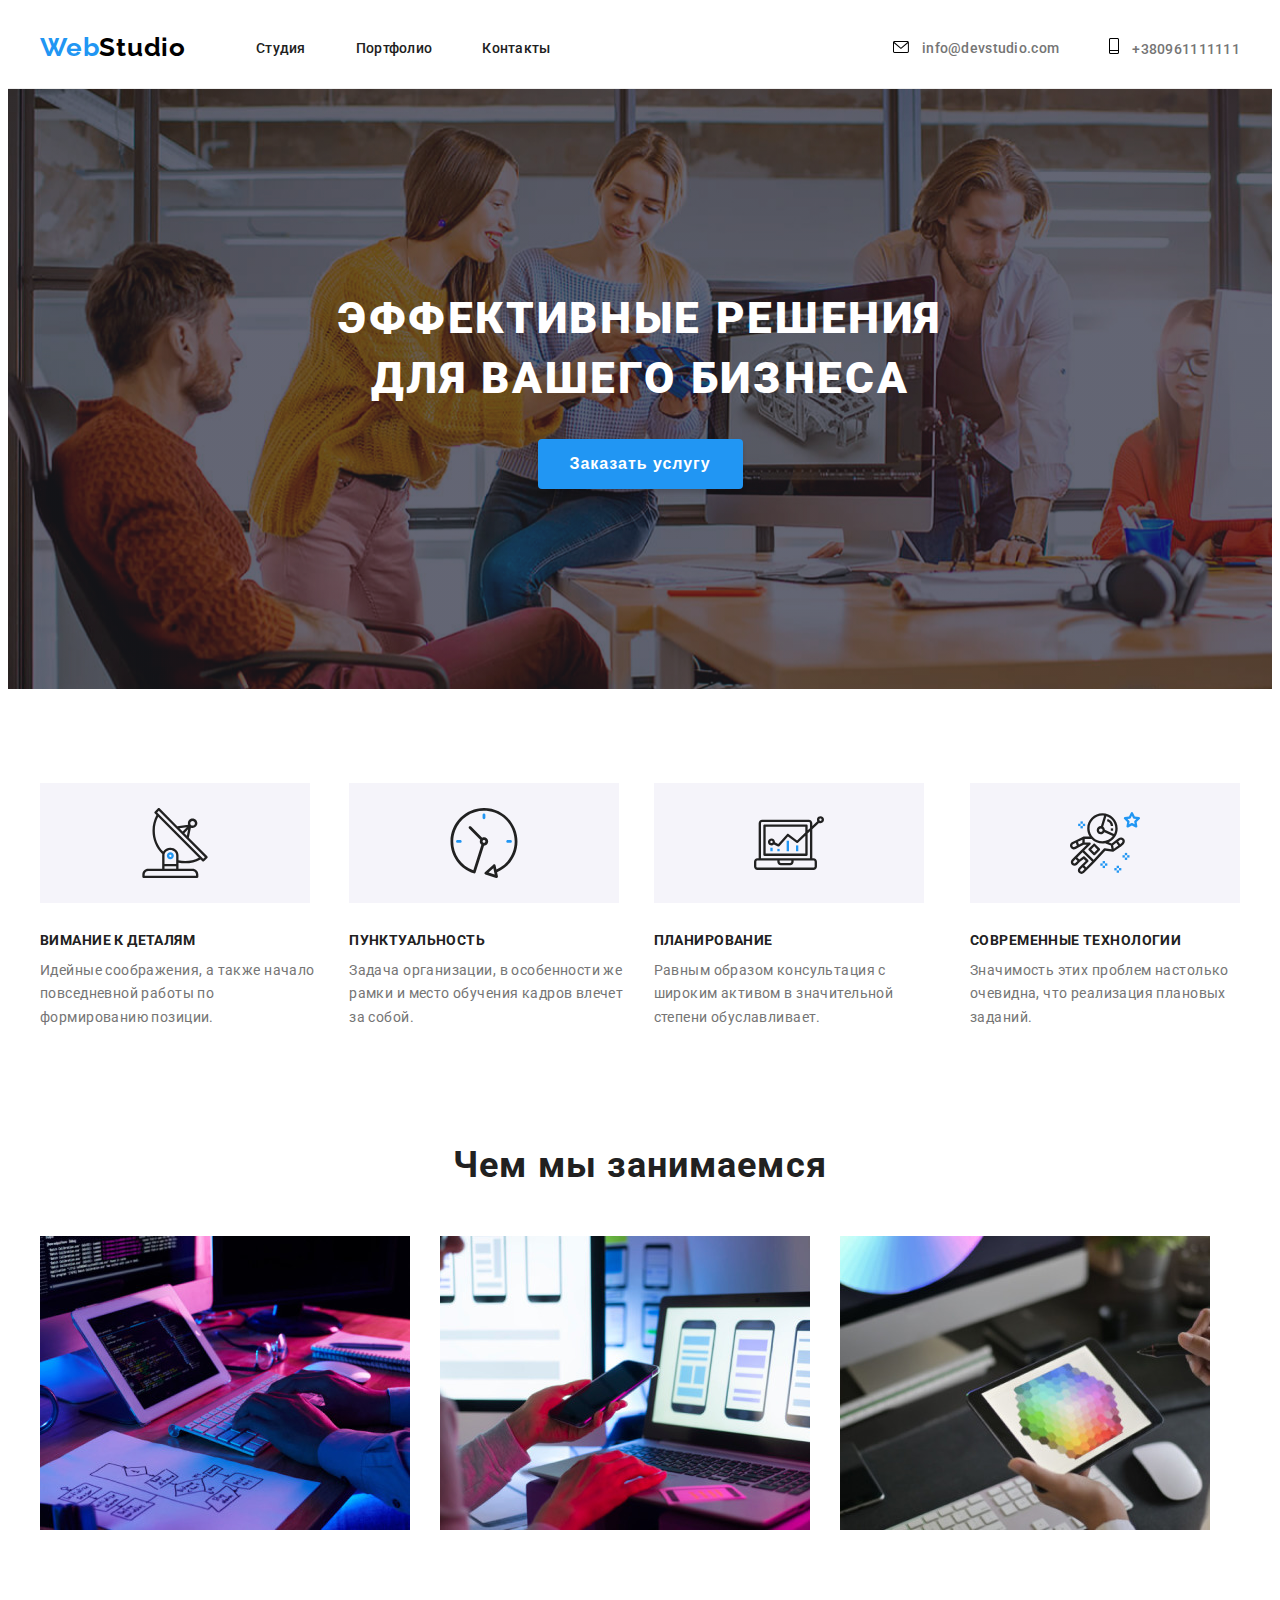
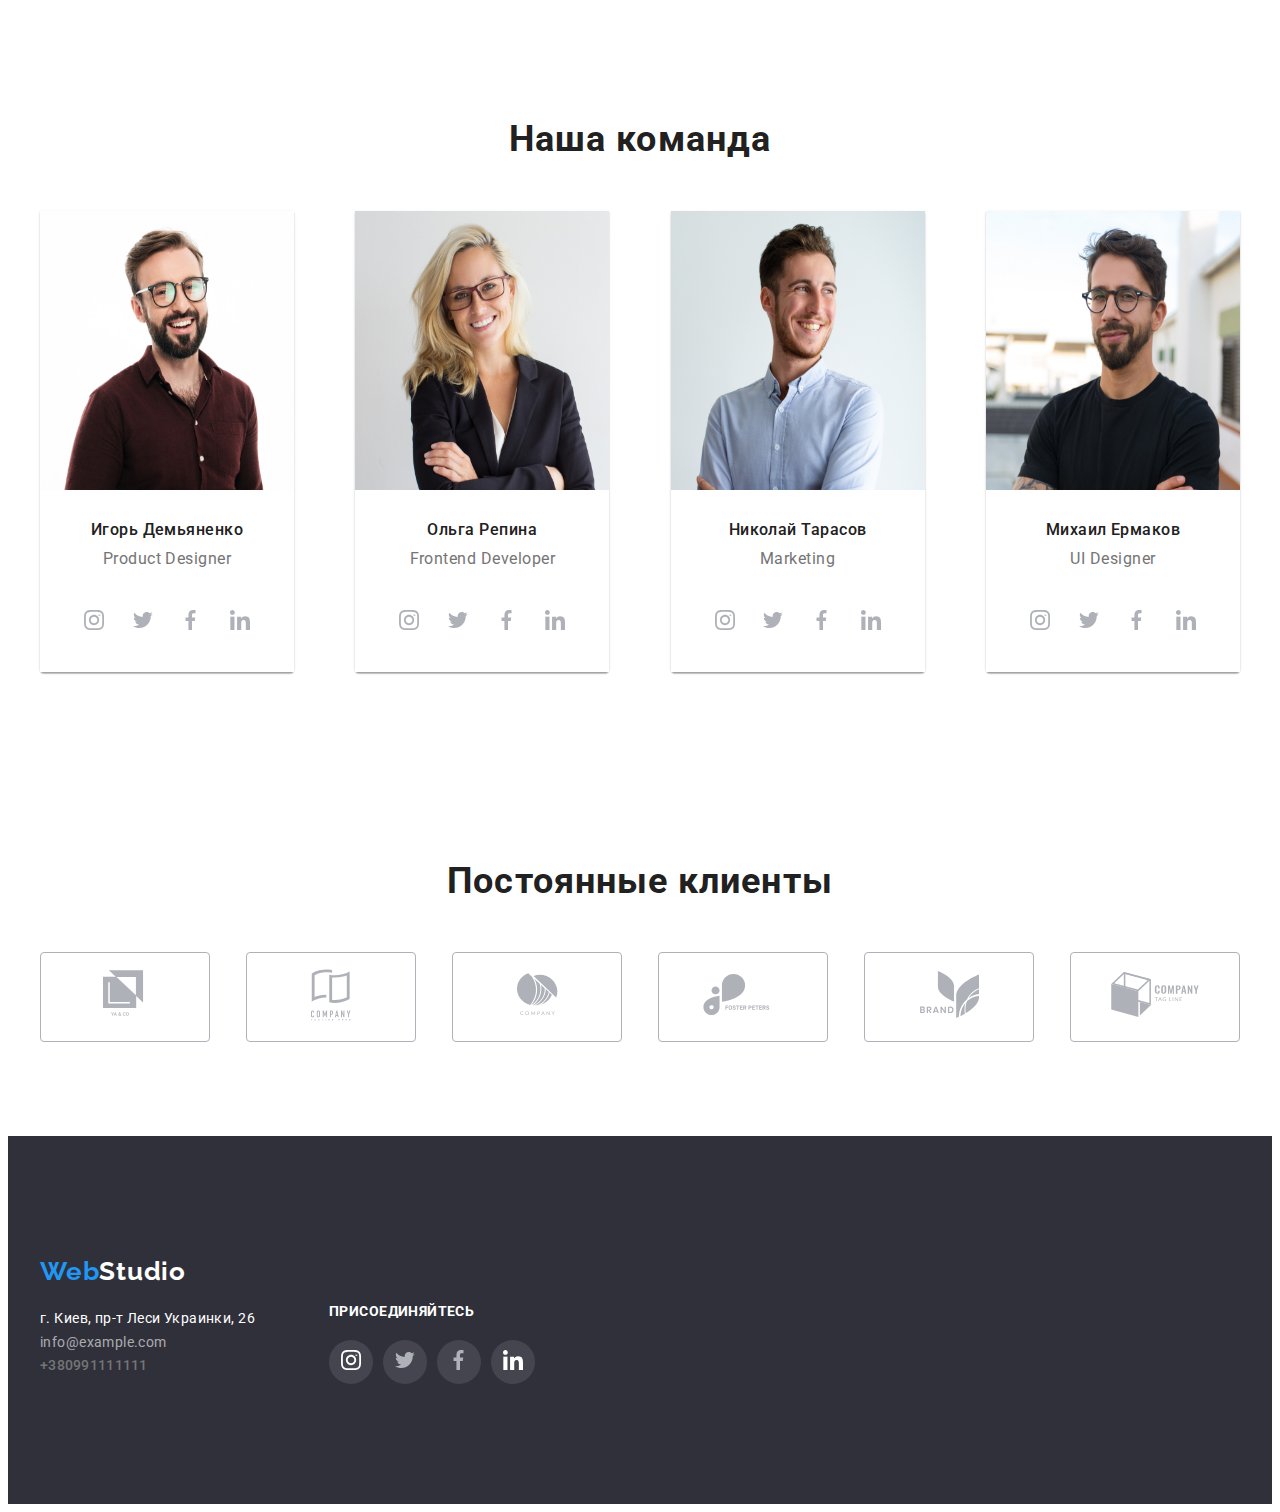
==== index.html @ 976ca5b6 "кнопки" ====
<!DOCTYPE html>
<html lang="ru">
  <head>
    <meta charset="UTF-8" />
    <meta http-equiv="X-UA-Compatible" content="IE=edge" />
    <meta name="viewport" content="width=device-width, initial-scale=1.0" />
    <title>Webstudio</title>
    <link rel="preconnect" href="https://fonts.gstatic.com" />
    <link
      href="https://fonts.googleapis.com/css2?family=Raleway:wght@700&family=Roboto:wght@400;500;700;900&display=swap"
      rel="stylesheet"
    />
    <link
      rel="stylesheet"
      href="https://cdnjs.cloudflare.com/ajax/libs/modern-normalize/1.0.0/modern-normalize.min.css"
      integrity="sha512-ISS7cAi1PEhQ8jnbJpJZMd29NlhNj4AWYyLOSp2CE/CsHxTCu+r+t0D2yoJudVrd0/8fTVPUVDzY5Tvli75u/g=="
      crossorigin="anonymous"
    />
    <link
      rel="stylesheet"
      href="https://cdnjs.cloudflare.com/ajax/libs/animate.css/4.1.1/animate.min.css"
    />
    <link rel="stylesheet" href="./css/style.css" />
  </head>
  <body>
    <!--HEADER-->

    <header class="header">
      <div class="header-container">
        <nav class="navigation">
          <a
            class="logo-light-teme logo-text-header logo link"
            href="./portfolio.html"
            ><span class="logo-text">Web</span>Studio</a
          >

          <ul class="navigation-list list">
            <li class="navigation-item">
              <a class="navigation-link link" href="./index.html">Студия</a>
            </li>

            <li class="navigation-item">
              <a class="navigation-link link" href="./portfolio.html"
                >Портфолио</a
              >
            </li>

            <li class="navigation-item">
              <a class="navigation-link link" href="">Контакты</a>
            </li>
          </ul>
        </nav>

        <ul class="contact-list list">
          <li class="header-links-item">
            <a href="mailto:info@devstudio.com" class="contact-link link"
              ><svg class="header-icons" fill="currentColour">
                <use href="./images/sprite.svg#icon-envelope"></use>
              </svg>
              info@devstudio.com</a
            >
          </li>
          <li class="header-links-item">
            <a href="tel:+380961111111" class="contact-link link"
              ><svg class="header-icons-tel" fill="currentColour">
                <use href="./images/sprite.svg#icon-Vector"></use>
              </svg>
              +380961111111</a
            >
          </li>
        </ul>
      </div>
    </header>

    <!--HERROW-->
    <main>
      <section class="herro">
        <div class="container">
          <div class="wrap-herro">
            <h1 class="herro-title">
              ЭФФЕКТИВНЫЕ РЕШЕНИЯ<br />
              ДЛЯ ВАШЕГО БИЗНЕСА
            </h1>
            <button type="button" class="model-btn" data-modal-open>
              Заказать услугу
            </button>
          </div>
        </div>
      </section>

      <!--Section2-->

      <section class="features">
        <div class="container">
          <h2 class="about-title visually-hidden">Особенности</h2>
          <ul class="about-list list">
            <li class="about-item">
              <div class="features-icons">
                <svg width="70px" height="70px">
                  <use href="./images/sprite.svg#icon-antenna"></use>
                </svg>
              </div>
              <h3 class="about-mini-title">ВИМАНИЕ К ДЕТАЛЯМ</h3>
              <p class="about-subtitle">
                Идейные соображения, а также начало повседневной работы по
                формированию позиции.
              </p>
            </li>

            <li class="about-item">
              <div class="features-icons">
                <svg width="70px" height="70px">
                  <use href="./images/sprite.svg#icon-clock"></use>
                </svg>
              </div>
              <h3 class="about-mini-title">ПУНКТУАЛЬНОСТЬ</h3>
              <p class="about-subtitle">
                Задача организации, в особенности же рамки и место обучения
                кадров влечет за собой.
              </p>
            </li>
            <li class="about-item">
              <div class="features-icons">
                <svg width="70px" height="70px">
                  <use href="./images/sprite.svg#icon-diagram"></use>
                </svg>
              </div>
              <h3 class="about-mini-title">ПЛАНИРОВАНИЕ</h3>
              <p class="about-subtitle">
                Равным образом консультация с широким активом в значительной
                степени обуславливает.
              </p>
            </li>
            <li class="about-item">
              <div class="features-icons">
                <svg width="70px" height="70px">
                  <use href="./images/sprite.svg#icon-astronaut"></use>
                </svg>
              </div>
              <h3 class="about-mini-title">Современные технологии</h3>
              <p class="about-subtitle">
                Значимость этих проблем настолько очевидна, что реализация
                плановых заданий.
              </p>
            </li>
          </ul>
        </div>
      </section>

      <!--section3-->

      <section class="section3-about">
        <div class="container">
          <h2 class="about-title">Чем мы занимаемся</h2>
          <ul class="section3-list list">
            <li class="section3-item">
              <img
                class="img-section3"
                src="./images/section3/box1.jpg"
                alt="человек набирает текст"
                width="370"
                height="294"
              />
            </li>
            <li class="section3-item">
              <img
                class="img-section3"
                src="./images/section3/box2.jpg"
                alt="ноутбук и телефон"
                width="370"
                height="294"
              />
            </li>
            <li class="section3-item">
              <img
                class="img-section3"
                src="./images/section3/box3.jpg"
                alt="приложение на планшете"
                width="370"
                height="294"
              />
            </li>
          </ul>
        </div>
      </section>

      <!--Section4-->

      <section class="about">
        <div class="container">
          <h2 class="about-title about-our-teem-title">Наша команда</h2>
          <ul class="section4-list list">
            <li class="section4-item">
              <img
                src="./images/section4/img3.jpg"
                alt=""
                width="254"
                height="279"
              />
              <div class="section4-teem">
                <h3 class="section4-title">Игорь Демьяненко</h3>
                <p class="section4-subtitle">Product Designer</p>
                <ul class="social-list list">
                  <li class="social-list-item">
                    <a href="" class="social-list-link"
                      ><svg class="social-list-icon" width="20px" height="20px">
                        <use href="./images/sprite.svg#icon-instagram"></use>
                      </svg>
                    </a>
                  </li>
                  <li class="social-list-item">
                    <a href="" class="social-list-link"
                      ><svg class="social-list-icon" width="20px" height="20px">
                        <use href="./images/sprite.svg#icon-Vector6"></use>
                      </svg>
                    </a>
                  </li>
                  <li class="social-list-item">
                    <a href="" class="social-list-link"
                      ><svg class="social-list-icon" width="20px" height="20px">
                        <use href="./images/sprite.svg#icon-Vector7"></use>
                      </svg>
                    </a>
                  </li>
                  <li class="social-list-item">
                    <a href="" class="social-list-link"
                      ><svg class="social-list-icon" width="20px" height="20px">
                        <use href="./images/sprite.svg#icon-linkedin"></use>
                      </svg>
                    </a>
                  </li>
                </ul>
              </div>
            </li>
            <li class="section4-item">
              <img
                src="./images/section4/img.jpg"
                alt=""
                width="254"
                height="279"
              />
              <div class="section4-teem">
                <h3 class="section4-title">Ольга Репина</h3>
                <p class="section4-subtitle">Frontend Developer</p>
                <ul class="social-list list">
                  <li class="social-list-item">
                    <a href="" class="social-list-link"
                      ><svg class="social-list-icon" width="20px" height="20px">
                        <use href="./images/sprite.svg#icon-instagram"></use>
                      </svg>
                    </a>
                  </li>
                  <li class="social-list-item">
                    <a href="" class="social-list-link"
                      ><svg class="social-list-icon" width="20px" height="20px">
                        <use href="./images/sprite.svg#icon-Vector6"></use>
                      </svg>
                    </a>
                  </li>
                  <li class="social-list-item">
                    <a href="" class="social-list-link"
                      ><svg class="social-list-icon" width="20px" height="20px">
                        <use href="./images/sprite.svg#icon-Vector7"></use>
                      </svg>
                    </a>
                  </li>
                  <li class="social-list-item">
                    <a href="" class="social-list-link"
                      ><svg class="social-list-icon" width="20px" height="20px">
                        <use href="./images/sprite.svg#icon-linkedin"></use>
                      </svg>
                    </a>
                  </li>
                </ul>
              </div>
            </li>
            <li class="section4-item">
              <img
                src="./images/section4/img1.jpg"
                alt=""
                width="254"
                height="279"
              />
              <div class="section4-teem">
                <h3 class="section4-title">Николай Тарасов</h3>
                <p class="section4-subtitle">Marketing</p>
                <ul class="social-list list">
                  <li class="social-list-item">
                    <a href="" class="social-list-link"
                      ><svg class="social-list-icon" width="20px" height="20px">
                        <use href="./images/sprite.svg#icon-instagram"></use>
                      </svg>
                    </a>
                  </li>
                  <li class="social-list-item">
                    <a href="" class="social-list-link"
                      ><svg class="social-list-icon" width="20px" height="20px">
                        <use href="./images/sprite.svg#icon-Vector6"></use>
                      </svg>
                    </a>
                  </li>
                  <li class="social-list-item">
                    <a href="" class="social-list-link"
                      ><svg class="social-list-icon" width="20px" height="20px">
                        <use href="./images/sprite.svg#icon-Vector7"></use>
                      </svg>
                    </a>
                  </li>
                  <li class="social-list-item">
                    <a href="" class="social-list-link"
                      ><svg class="social-list-icon" width="20px" height="20px">
                        <use href="./images/sprite.svg#icon-linkedin"></use>
                      </svg>
                    </a>
                  </li>
                </ul>
              </div>
            </li>
            <li class="section4-item">
              <img
                src="./images/section4/img2.jpg"
                alt=""
                width="254"
                height="279"
              />
              <div class="section4-teem">
                <h3 class="section4-title">Михаил Ермаков</h3>
                <p class="section4-subtitle">UI Designer</p>
                <ul class="social-list list">
                  <li class="social-list-item">
                    <a href="" class="social-list-link"
                      ><svg class="social-list-icon" width="20px" height="20px">
                        <use href="./images/sprite.svg#icon-instagram"></use>
                      </svg>
                    </a>
                  </li>
                  <li class="social-list-item">
                    <a href="" class="social-list-link"
                      ><svg class="social-list-icon" width="20px" height="20px">
                        <use href="./images/sprite.svg#icon-Vector6"></use>
                      </svg>
                    </a>
                  </li>
                  <li class="social-list-item">
                    <a href="" class="social-list-link"
                      ><svg class="social-list-icon" width="20px" height="20px">
                        <use href="./images/sprite.svg#icon-Vector7"></use>
                      </svg>
                    </a>
                  </li>
                  <li class="social-list-item">
                    <a href="" class="social-list-link"
                      ><svg class="social-list-icon" width="20px" height="20px">
                        <use href="./images/sprite.svg#icon-linkedin"></use>
                      </svg>
                    </a>
                  </li>
                </ul>
              </div>
            </li>
          </ul>
        </div>
      </section>
      <!--постоянные клиенты-->
      <section class="partners">
        <div class="container-partners">
          <h2 lang="ru" class="about-title">Постоянные клиенты</h2>
          <ul class="partners-list list">
            <li class="partners-item">
              <a href="" class="partners-link">
                <div class="partners-thumb">
                  <svg
                    class="partners-icon"
                    width="44.27px"
                    height="49.23px"
                    fill="currentColour"
                  >
                    <use href="./images/sprite.svg#icon-logo1"></use>
                  </svg>
                </div>
              </a>
            </li>
            <li class="partners-item">
              <a href="" class="partners-link">
                <div class="partners-thumb">
                  <svg class="partners-icon" width="40px" height="52px">
                    <use href="./images/sprite.svg#icon-logo2"></use>
                  </svg>
                </div>
              </a>
            </li>
            <li class="partners-item">
              <a href="" class="partners-link">
                <div class="partners-thumb">
                  <svg class="partners-icon" width="41" height="42.6px">
                    <use href="./images/sprite.svg#icon-logo3"></use>
                  </svg>
                </div>
              </a>
            </li>
            <li class="partners-item">
              <a href="" class="partners-link">
                <div class="partners-thumb">
                  <svg class="partners-icon" width="79.66px" height="42.02px">
                    <use href="./images/sprite.svg#icon-logo4"></use>
                  </svg>
                </div>
              </a>
            </li>
            <li class="partners-item">
              <a href="" class="partners-link">
                <div class="partners-thumb">
                  <svg class="partners-icon" width="59px" height="47px">
                    <use href="./images/sprite.svg#icon-logo5"></use>
                  </svg>
                </div>
              </a>
            </li>
            <li class="partners-item">
              <a href="" class="partners-link">
                <div class="partners-thumb">
                  <svg class="partners-icon" width="88.5px" height="45.44px">
                    <use href="./images/sprite.svg#icon-logo6"></use>
                  </svg>
                </div>
              </a>
            </li>
          </ul>
        </div>
      </section>
    </main>
    <!--Footer-->
    <footer class="footer">
      <div class="footer-container">
        <div class="footer-wraper">
          <a
            class="logo-footer-link link logo-dark-teme logo-text-header"
            href="./index.html"
            ><span class="logo-text">Web</span>Studio</a
          >
          <address class="adress">
            <ul class="adreess-list list">
              <li class="adreess-link">
                <a
                  class="adress-item link"
                  href="https://goo.gl/maps/v6v7mnVKabn46PNZ7"
                  target="blank"
                  rel="noopener noreferrer"
                  >г. Киев, пр-т Леси Украинки, 26</a
                >
              </li>
              <li>
                <a class="adress-mail link" href="mailto:info@example.com"
                  >info@example.com</a
                >
              </li>
              <li>
                <a class="adress-tel link" href="+380991111111"
                  >+380991111111</a
                >
              </li>
            </ul>
          </address>
        </div>
        <div class="footer-wraper">
          <p class="invitation">Присоединяйтесь</p>
          <ul class="icon-list list">
            <li class="icon-list-item">
              <a href="" class="icon-item-link"
                ><div class="icon-thumb">
                  <svg class="footer-icons" width="20px" height="20px">
                    <use href="./images/sprite.svg#icon-instagram"></use>
                  </svg></div
              ></a>
            </li>
            <li class="icon-list-item">
              <a href="" class="icon-item-link"
                ><div class="icon-thumb">
                  <svg class="footer-icons" width="20px" height="20px">
                    <use href="./images/sprite.svg#icon-Vector6"></use>
                  </svg></div
              ></a>
            </li>
            <li class="icon-list-item">
              <a href="" class="icon-item-link"
                ><div class="icon-thumb">
                  <svg class="footer-icons" width="20px" height="20px">
                    <use href="./images/sprite.svg#icon-Vector7"></use>
                  </svg></div
              ></a>
            </li>
            <li class="icon-list-item">
              <a href="" class="icon-item-link"
                ><div class="icon-thumb">
                  <svg class="footer-icons" width="20px" height="20px">
                    <use href="./images/sprite.svg#icon-linkedin"></use>
                  </svg></div
              ></a>
            </li>
          </ul>
        </div>
      </div>
    </footer>
    <div class="backdrop is-hidden" data-modal>
      <div class="modal">
        <button type="button" class="modal-close-btn" data-modal-close>
          <svg class="modal-close-icon">
            <use href="./images/sprite.svg#icon-close"></use>
          </svg>
        </button>
      </div>
    </div>
    <script src="./js/modal.js"></script>
  </body>
</html>
---- css/style.css ----
:root {
  --main-font: 'Roboto', sans-serif;
  --secondary-font: Raleway, sans-serif;
  --akcent-color: #2196f3;
  --first-colour: #ffffff;
  --second-colour: #757575;
  --third-colour: #212121;
  --fourth-colour: #000000;
  --fives-colour: #eeeeee;
  --background-colour: #2f303a;
  --secondary-bg-colour: #f5f4fa;
  --vectorsbg:#F5F4FA;
  --vectors:#AFB1B8;
  --footervectorsbg: rgba(255, 255, 255, 0.1);
}
body {
  font-family: var(--main-font);
}
h1,
h2,
h3,
h4,
h5,
h6,
p {
  margin: 0;
}
ul,
ol {
  margin: 0;
  padding: 0;
}
img {
  display: block;
}
.visually-hidden {
  position: absolute !important;
  clip: rect(1px 1px 1px 1px); /* IE6, IE7 */
  clip: rect(1px, 1px, 1px, 1px);
  padding: 0 !important;
  border: 0 !important;
  height: 1px !important;
  width: 1px !important;
  overflow: hidden;
}
.link {
  text-decoration: none;
}
.list {
  list-style: none;
}
.adress {
  font-style: normal;
}

.logo-text {
  font-family: 'Raleway', sans-serif;
  font-weight: bold;
  font-size: 26px;
  line-height: 1.19;
  letter-spacing: 0.03em;
  color: #2196f3;
}

.logo link {
  font-family: var(--secondary-font);

  font-weight: 700;
  font-size: 26px;
  line-height: 1.19;
  letter-spacing: 0.03em;

  /*color: #2196f3;*/
}
.container {
  width: 1200px;
  margin: 0 auto;
  padding-left: 15px;
  padding-right: 15px;
}
.header-container {
  width: 1200px;
  margin: 0 auto;
  padding-left: 15px;
  padding-right: 15px;
  display: flex;
}
/*===========HEADER==========*/
.header {
  display: flex;
  align-items: center;

  background-color: var(--first-colour);

  border-bottom: var(--fives-colour) 1px solid;
}
.header-icons-tel{
  width: 10px;
  height: 16px;
  margin-right: 10px;
}
.header-icons{
  width: 16px;
  height: 12px;
  margin-right: 10px;
}


.header-links-item:hover,
.header-links-item:focus
{
  color: var(--akcent-color);
  fill:#2196f3
}
.header-links-item:not(:last-child) {
  margin-left: auto;
  margin-right: 50px;
}
.img-about {
  display: flex;

}

.logo {
  margin-right: 70px;
  padding-top: 24px;
  padding-bottom: 25px;
}
.navigation {
  display: flex;
  align-items: center;
}
.navigation-list {
  display: flex;
  align-items: center;
}

.navigation-item:not(:last-child) {
  margin-right: 50px;
}
.logo-text-header {
  font-family: var(--secondary-font);
  font-style: normal;
  font-weight: bold;
  font-size: 26px;
  line-height: 1.19;

  letter-spacing: 0.03em;

  color: var(--fourth-colour);
}
.navigation-link {
  font-size: 14px;
  font-weight: 500;
  line-height: 1.14;
  letter-spacing: 0.02em;
  text-align: left;
  color: var(--third-colour);
  padding-top: 32px;
  padding-bottom: 32px;
}
.navigation-link:hover,
.navigation-link:focus {
  color: var(--akcent-color);
}
.contact-link {
  font-weight: 500;
  font-size: 14px;
  line-height: 1.14;
  letter-spacing: 0.02em;
  padding-top: 32px;
  padding-bottom: 32px;

  color: var(--second-colour);
}


.header-icons,.contact-link:hover ,
.contact-link:focus {
 
 color: var(--akcentcolor);
}
.contact-list {
  display: flex;
  align-items: center;

  margin-left: auto;

}

/*=========HERO========*/
.herro {
  background-color: var(--background-colour);
  text-align: center;
  padding-bottom: 200px;
  padding-top: 200px;
  background-image:linear-gradient(rgba(47, 48, 58, 0.4),
rgba(47, 48, 58, 0.4)
  ), url(../images/herro/Img.jpg);
  background-repeat: no-repeat;
  background-size: cover;
  
}

.herro-link{
box-shadow: 0px 3px 1px rgba(0, 0, 0, 0.1), 0px 1px 2px rgba(0, 0, 0, 0.08), 0px 2px 2px rgba(0, 0, 0, 0.12);
border-radius: 4px;}

.herro-link:not(:last-child) {
  margin-right: 30px;
}
.herro-portfolio {
  text-align: center;
  padding-bottom: 94px;
  padding-top: 94px;
}

.about-border-portfolio {
  background-color: var(--first-colour);
  padding-right: 24px;
  padding-left: 24px;
  padding-top: 20px;
  padding-bottom: 20px;
  text-align: left;
  border: var(--fives-colour) 1px solid;
}

.about-list-portfolio {
  display: flex;
  justify-content: space-between;
  flex-wrap: wrap;
}
.herro-title {
  font-weight: 900;
  font-size: 44px;
  line-height: 1.36;
  letter-spacing: 0.06em;

  color: var(--first-colour);
  margin-bottom: 30px;

  text-transform: uppercase;
}
.model-btn {
  box-shadow: 0px 4px 4px rgba(0, 0, 0, 0.15);
  border-radius: 4px;
  border: none;
  min-width: 200px;
  height: 50px;
  font-weight: 700;
  font-size: 16px;
  line-height: 1.87;
  padding-bottom: 200px;

  letter-spacing: 0.06em;

  color: var(--first-colour);
  padding: 10px 32px;
  background-color: var(--akcent-color);
}
.model-btn1 {
  min-width: 128px;
  
  left: 576px;
  top: 174px;

  background: var(--secondary-bg-colour);
  border-radius: 4px;

  font-weight: 700;
  font-size: 16px;
  padding-top: 6px;
  padding-left: 22px;
  padding-right: 22px;
  padding-bottom: 6px;

  letter-spacing: 0.06em;
  border: var(--secondary-bg-colour);
  color: var(--third-colour);
}

.model-btn:hover,
.model-btn:focus {
  background-color: var(--akcent-color);
}
.model-btn1:hover,
.model-btn1:focus {
  background-color: var(--akcent-color);
  color: var(--first-colour);
}

.herro-list {
  display: flex;

  margin-bottom: 56px;
  justify-content: center;
}
/*================ABOUT===========*/
.about-border {
  border: solid 1px;
  border-top: none;
}

.features {
  padding-top: 94px;
  padding-bottom: 47px;
}
.features-icons{
  margin-bottom: 30px;
  justify-content: center;
  display: flex;
  width: 270px;
height: 120px;
background-color: var(--vectorsbg);
align-items: center;
}

.about-list {
  display: flex;
}
.about-mini-title {
  font-weight: 700;
  font-size: 14px;
  line-height: 1.14;
  letter-spacing: 0.03em;
  text-transform: uppercase;
  color: var(--third-colour);
  margin-bottom: 10px;
}
.about-subtitle {
  font-weight: 400;
  font-size: 14px;
  line-height: 1.71;
  letter-spacing: 0.03em;
  color: var(--second-colour);
}
.about-title-portfolio {
  font-weight: 700;
  font-size: 18px;
  line-height: 2;

  letter-spacing: 0.06em;

  color: var(--third-colour);
  margin-top: 20px;
  margin-bottom: 4px;
}
.about-item {
  font-weight: normal;
  font-size: 16px;
  line-height: 1.87;

  letter-spacing: 0.03em;

  color: var(--second-colour);
  padding-bottom: 20px;
}
.about-item:not(:last-child) {
  margin-right: 30px;
}
.about-link {
  margin-bottom: 30px;
  margin-right: -30px;
  
  
 
}
.about-link:hover,
.about-link:focus{
  box-shadow: 0px 1px 1px rgba(0, 0, 0, 0.12), 0px 4px 4px rgba(0, 0, 0, 0.06), 1px 4px 6px rgba(0, 0, 0, 0.16)
}
.about-link:nth-last-child(-n + 3) {
  margin-bottom: 0;
}
/*==========Section3==========*/
.about {
  padding-top: 94px;
  padding-bottom: 94px;
}
.section3-list {
  display: flex;
  /* justify-content: space-between;*/
}
.about-title {
  font-weight: 700;
  font-size: 36px;
  line-height: 1.17;
  text-align: center;
  letter-spacing: 0.03em;
  margin-bottom: 50px;
  color: var(--third-colour);
}
.section3-about {
  padding-bottom: 94px;
  padding-top: 47px;
}
.section3-item {
  margin-right: 30px;
}

/*===========section4==========*/

/*.about-our-teem-title {
  margin-bottom: 60px;
}*/
.section4-item {
  box-shadow: 0px 1px 3px rgba(0, 0, 0, 0.12), 0px 1px 1px rgba(0, 0, 0, 0.14),
    0px 2px 1px rgba(0, 0, 0, 0.2);
  border-radius: 0px 0px 4px 4px;
}
.section4-item:not(:last-child) {
  margin-right: 30px;
}
.section4-teem {
  padding-top: 30px;
  padding-bottom: 30px;
  padding-left: 32px;
  padding-right: 32px;
  background-color: var(--first-colour);
}

.section4-list {
  display: flex;
  justify-content: space-between;
}

.section4-title {
  font-weight: 500;
  font-size: 16px;
  line-height: 1.19;
  text-align: center;
  letter-spacing: 0.03em;
  color: var(--third-colour);
  margin-bottom: 10px;
}

.section4-subtitle {
  font-weight: 400;
  font-size: 16px;
  line-height: 1.19;
  text-align: center;
  letter-spacing: 0.03em;
  color: var(--second-colour);
  padding-bottom: 30px;
}
.social-list-link{
  display: flex;
  justify-content: center;
  align-items: center;
  width: 44px;
  height: 44px;
  border-radius: 50%;
  background-color:var(--first-colour);
}
.social-list-link:hover,
.social-list-link:focus{
background-color: var(--akcent-color);
fill: var(--first-colour);

}
.social-list{
  display: flex;
  justify-content: space-between;
}
.social-list-icon{
  fill:var(--vectors);
}
/*==========components=======*/
.logo-light-teme {
  color: var(--fourth-colour);
  
}
.logo-dark-teme {
  color: var(--first-colour);
}
/*===========Partners=========*/

.partners-link{
  width: 170px;
height: 90px;
border: 1px solid #AFB1B8;
box-sizing: border-box;
border-radius: 4px;
display: flex;
align-items: center;
justify-content: center;
fill:var(--vectors);
}
.partners-thumb :hover,
.partners-thumb:focus {
fill: var(--akcent-color);
background-color: var(--first-colour);
}
.partners-list{
  display: flex;
  align-items: center;
  justify-content: space-between;
  
}
.partners-link:hover .partners-icon
.partners-link:focus .partners-icon{
  fill:var(--akcent-color);
  border-color: var(--akcent-color);
}
.partners-item:hover,
.partners-icon .partners-link:focus{
  fill:var(--akcent-color);
  border: 1px solid var(--akcent-color);
border-radius: 4px;
  
 
  
}/*
.partners-icon:hover
.partners-icon:focus{
 color: var(--akcent-color);
}*/
.container-partners{
  width: 1200px;
  margin: 0 auto;
  padding-left: 15px;
  padding-right: 15px;
  padding-top: 94px;
  padding-bottom: 94px;

}
/*=========footer=======*/
footer {
  background-color: var(--background-colour);
  padding-top: 60px;
  padding-bottom: 60px;
  padding-left: 15px;
  padding-right: 15px;
}
.footer-container{
   width: 1200px;
  margin: 0 auto;
  padding-left: 15px;
  padding-right: 15px;
  padding-top: 60px;
  padding-bottom: 60px;
}
.adress {
  margin-top: 20px;
}
.footer-wraper{
  display: inline-block;
 
}


.adress-item {
  font-weight: 400;
  font-size: 14px;
  line-height: 1.71;
  margin-bottom: 20px;
  letter-spacing: 0.03em;
  margin-bottom: 9px;

  color: var(--first-colour);
}
.adress-mail {
  font-weight: 400;
  font-size: 14px;
  line-height: 1.71;
  margin-bottom: 9px;
  letter-spacing: 0.03em;

  color: rgba(255, 255, 255, 0.6);
}
.adress-tel {
  font-weight: 500;
  font-size: 14px;
  line-height: 1.14;
  letter-spacing: 0.02em;
  margin-bottom: 9px;
  color: var(--second-colour);
}
.adreess-link {
  margin-top: 20px;
}
.adress-item:hover,
.adress-item:focus {
  color: var(--akcent-color);
}
.adress-tel:hover,
.adress-tel:focus{
  color: var(--akcent-color);
}
.adress-mail:hover,
.adress-mail:focus{
  color: var(--akcent-color);
}
.icon-list{
  display: flex;
  align-items: center;
}

.footer-wraper:not(:last-child){
  margin-right: 70px;
  
}
.icon-list-item{
  box-sizing: inherit;
  justify-content: space-between;
  
}
.icon-item-link{
  display: flex;
  justify-content: center;
  align-items: center;
  width: 44px;
  height: 44px;
  border-radius: 50%;
  background-color:var(--footervectorsbg);
 
  
}
.icon-item-link:hover,
.icon-item-link:focus{
 background-color: #2196f3;
 
}
.footer-icons{
  fill:#ffffff;
}
.invitation{

font-family: var(--main-font);
font-style: normal;
font-weight: bold;
font-size: 14px;
line-height: 1.14;
letter-spacing: 0.03em;
text-transform: uppercase;

color:var(--first-colour);
margin-bottom: 20px;
}
.icon-list-item:not(:last-child){
  margin-right: 10px;
}
.overlay{
  position: absolute;
  top: 0;
  left: 0;
  background: rgba(33, 150, 243, 0.9);
  color:var(--first-colour);
  padding-top: 63px;
  padding-right: 24px;
  padding-bottom: 63px;
  padding-left: 24px;
  height: 100%;
  overflow: scroll;
  transform: translateY(100%);
  transition:transform 250ms;
  transition-timing-function: cubic-bezier(0.4, 0, 0.2, 1);
  
}
.teem-list-content-wraper{
  position: relative;
  overflow: hidden;
}
.teem-list-link-wraper:hover .overlay,
.teem-list-link-wraper:focus .overlay{
  transform: translateY(0%);
}
.backdrop{
position: fixed;
top: 0;
left: 0;
width: 100vw;
height: 100wh;
transition: all 250ms linear;

}
.modal{
  position: absolute;
  top: 50%;
  left: 50%;
  transform: translate(-50%, -50%);
  width: 528px;
  height: 581px;
  background-color: #fff;
}
.modal-close-btn{
position: absolute;
top: 8px;
right: 8px;
width: 30px;
height: 30px;
background:transparent;
border: 1px solid rgba(0, 0, 0, 0.1);
border-radius: 50%;
cursor: pointer;

}
.is-hidden{
  opacity: 0;
  visibility: hidden;
  pointer-events: none;

}
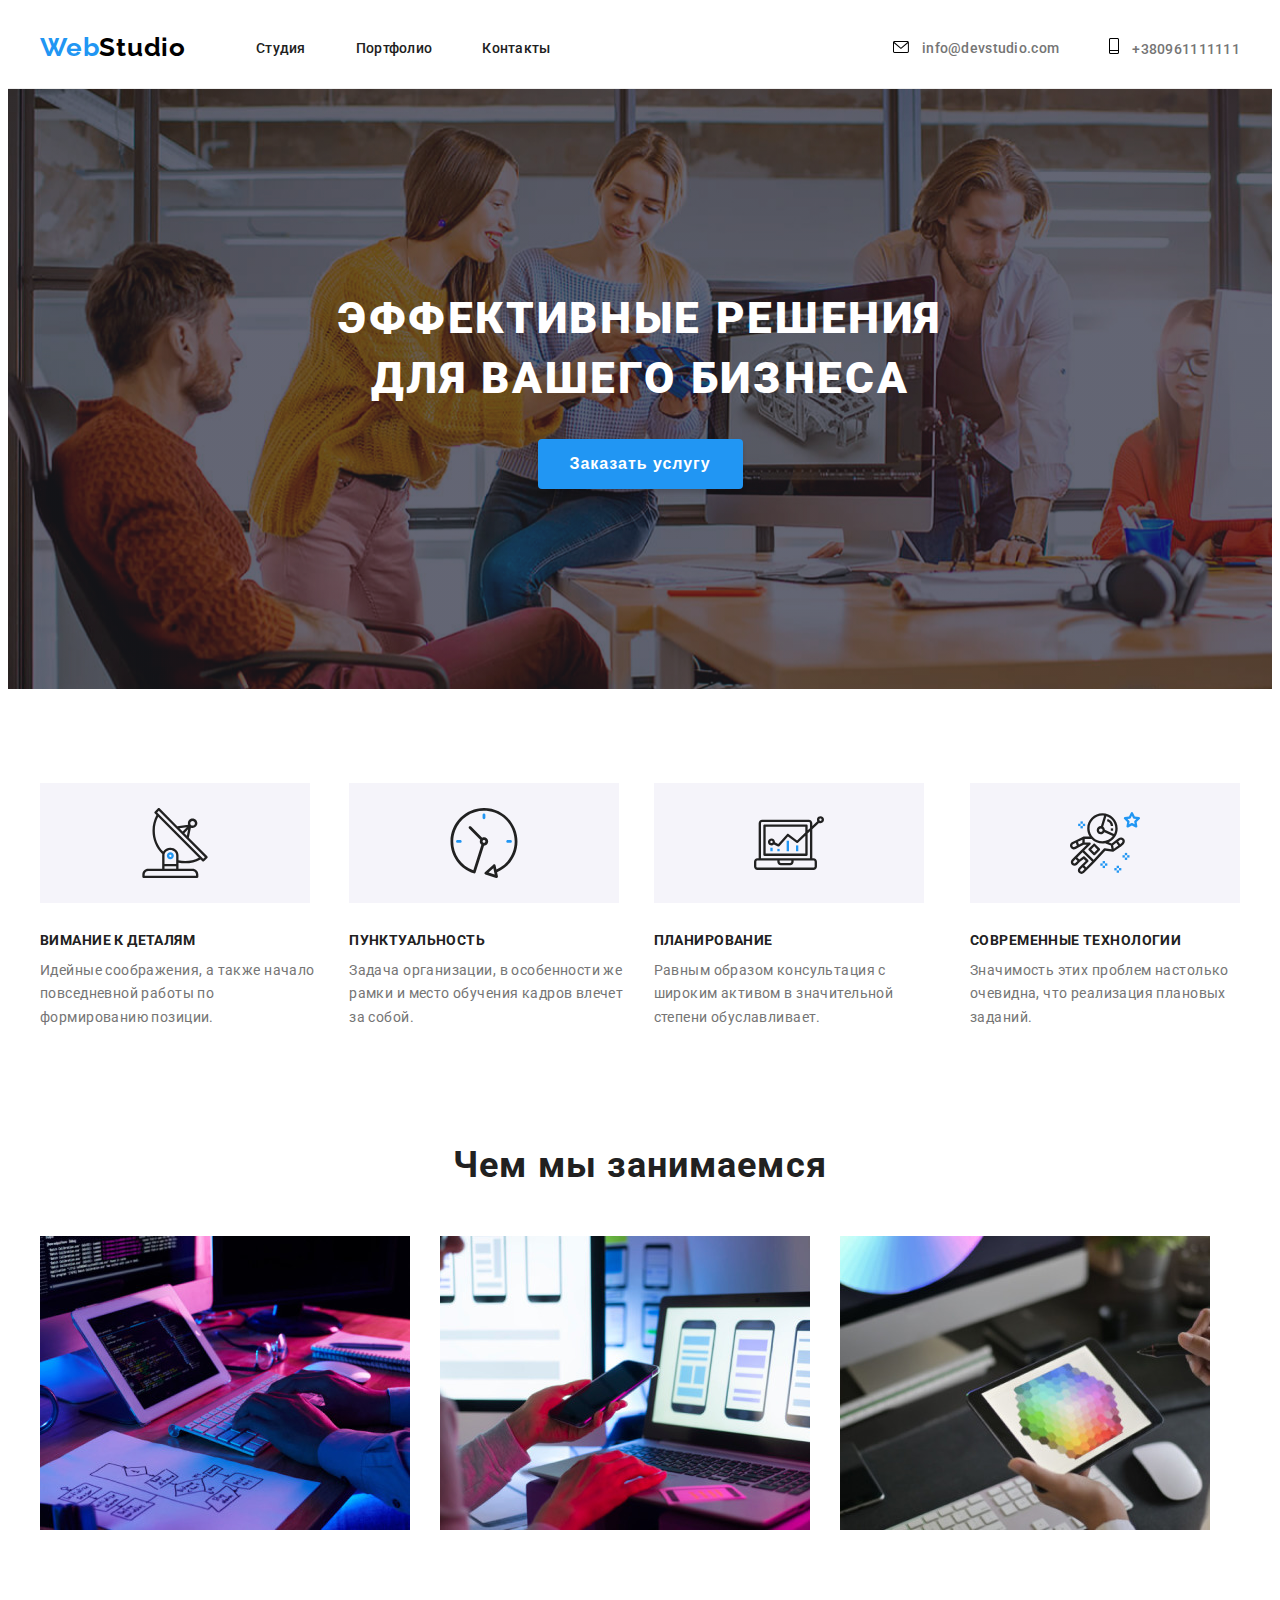
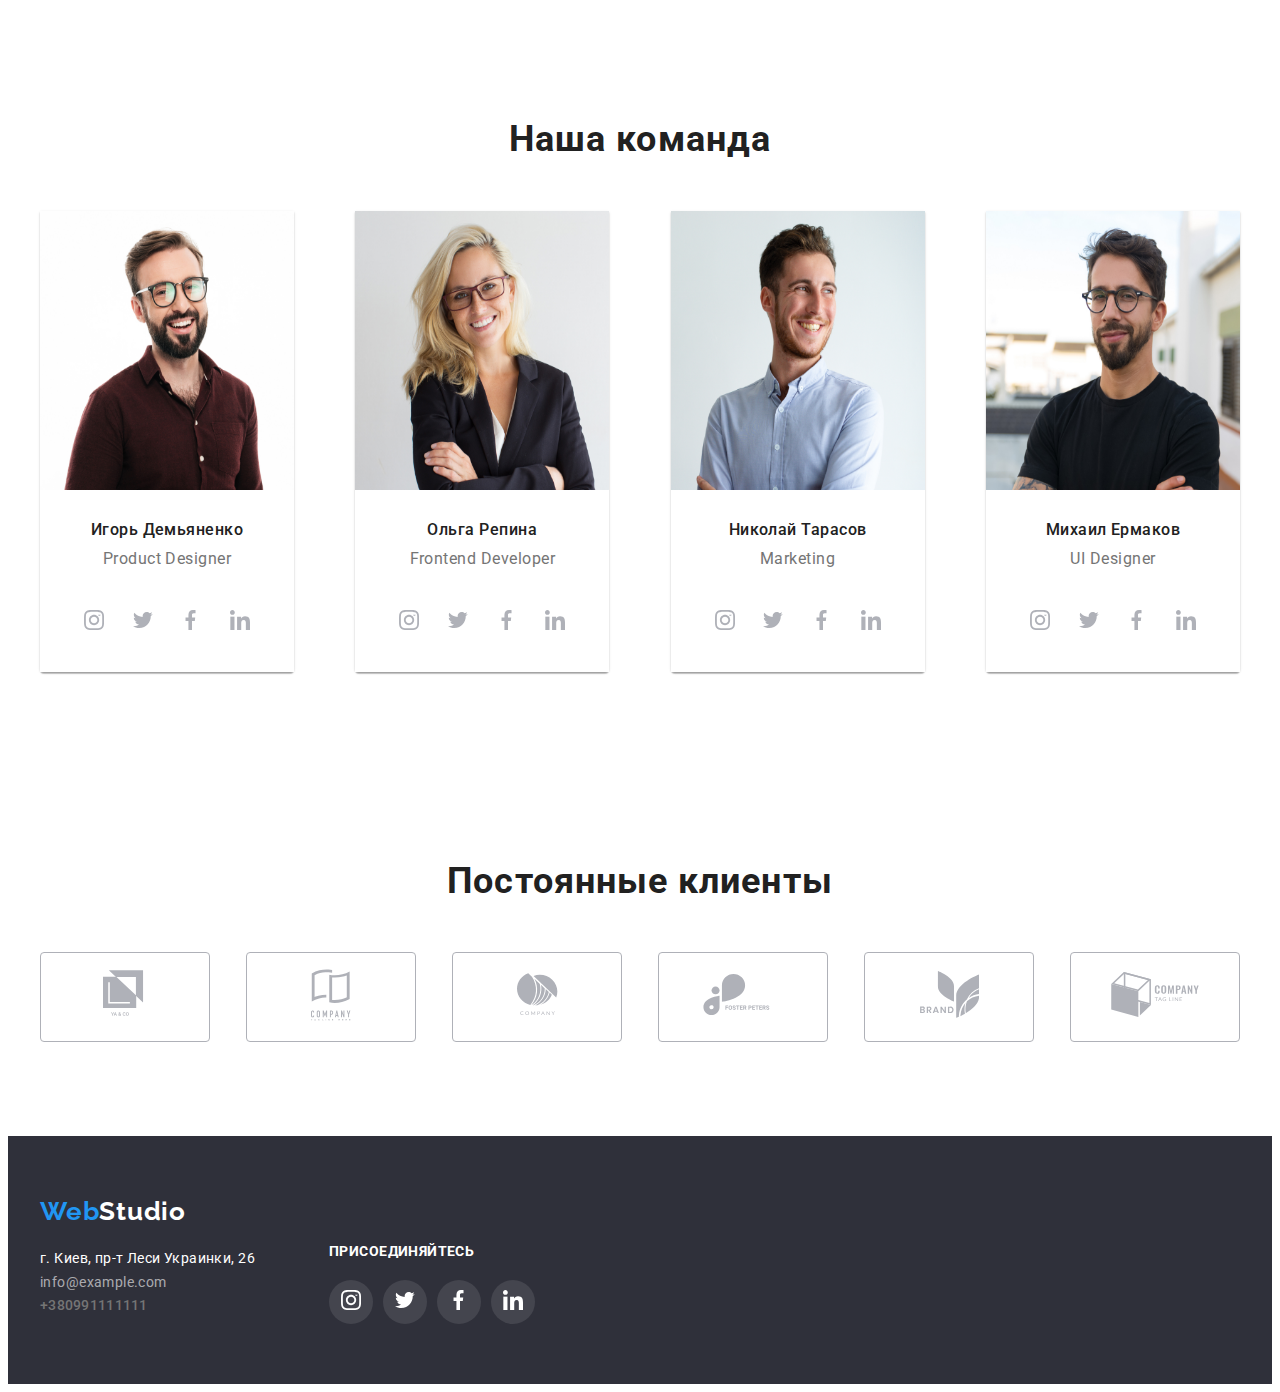
==== commit 8df6d142: "ы" ====
--- a/index.html
+++ b/index.html
@@ -504,8 +504,8 @@
     <div class="backdrop is-hidden" data-modal>
       <div class="modal">
         <button type="button" class="modal-close-btn" data-modal-close>
-          <svg class="modal-close-icon">
-            <use href="./images/sprite.svg#icon-close"></use>
+          <svg class="modal-close-icon" width="11px" height="11px">
+            <use href="./images/sprite.svg#icon-close-black"></use>
           </svg>
         </button>
       </div>
--- a/css/style.css
+++ b/css/style.css
@@ -9,8 +9,8 @@
   --fives-colour: #eeeeee;
   --background-colour: #2f303a;
   --secondary-bg-colour: #f5f4fa;
-  --vectorsbg:#F5F4FA;
-  --vectors:#AFB1B8;
+  --vectorsbg: #f5f4fa;
+  --vectors: #afb1b8;
   --footervectorsbg: rgba(255, 255, 255, 0.1);
 }
 body {
@@ -94,23 +94,21 @@
 
   border-bottom: var(--fives-colour) 1px solid;
 }
-.header-icons-tel{
+.header-icons-tel {
   width: 10px;
   height: 16px;
   margin-right: 10px;
 }
-.header-icons{
+.header-icons {
   width: 16px;
   height: 12px;
   margin-right: 10px;
 }
 
-
 .header-links-item:hover,
-.header-links-item:focus
-{
+.header-links-item:focus {
   color: var(--akcent-color);
-  fill:#2196f3
+  fill: #2196f3;
 }
 .header-links-item:not(:last-child) {
   margin-left: auto;
@@ -118,7 +116,6 @@
 }
 .img-about {
   display: flex;
-
 }
 
 .logo {
@@ -174,18 +171,16 @@
   color: var(--second-colour);
 }
 
-
-.header-icons,.contact-link:hover ,
+.header-icons,
+.contact-link:hover,
 .contact-link:focus {
- 
- color: var(--akcentcolor);
+  color: var(--akcentcolor);
 }
 .contact-list {
   display: flex;
   align-items: center;
 
   margin-left: auto;
-
 }
 
 /*=========HERO========*/
@@ -194,20 +189,23 @@
   text-align: center;
   padding-bottom: 200px;
   padding-top: 200px;
-  background-image:linear-gradient(rgba(47, 48, 58, 0.4),
-rgba(47, 48, 58, 0.4)
-  ), url(../images/herro/Img.jpg);
+  background-image: linear-gradient(
+      rgba(47, 48, 58, 0.4),
+      rgba(47, 48, 58, 0.4)
+    ),
+    url(../images/herro/Img.jpg);
   background-repeat: no-repeat;
   background-size: cover;
-  
-}
-
-.herro-link{
-box-shadow: 0px 3px 1px rgba(0, 0, 0, 0.1), 0px 1px 2px rgba(0, 0, 0, 0.08), 0px 2px 2px rgba(0, 0, 0, 0.12);
-border-radius: 4px;}
+}
+
+.herro-link {
+  box-shadow: 0px 3px 1px rgba(0, 0, 0, 0.1), 0px 1px 2px rgba(0, 0, 0, 0.08),
+    0px 2px 2px rgba(0, 0, 0, 0.12);
+  border-radius: 4px;
+}
 
 .herro-link:not(:last-child) {
-  margin-right: 30px;
+  margin-right: 8px;
 }
 .herro-portfolio {
   text-align: center;
@@ -260,7 +258,7 @@
 }
 .model-btn1 {
   min-width: 128px;
-  
+
   left: 576px;
   top: 174px;
 
@@ -287,6 +285,7 @@
 .model-btn1:focus {
   background-color: var(--akcent-color);
   color: var(--first-colour);
+  outline: none;
 }
 
 .herro-list {
@@ -305,14 +304,14 @@
   padding-top: 94px;
   padding-bottom: 47px;
 }
-.features-icons{
+.features-icons {
   margin-bottom: 30px;
   justify-content: center;
   display: flex;
   width: 270px;
-height: 120px;
-background-color: var(--vectorsbg);
-align-items: center;
+  height: 120px;
+  background-color: var(--vectorsbg);
+  align-items: center;
 }
 
 .about-list {
@@ -361,13 +360,11 @@
 .about-link {
   margin-bottom: 30px;
   margin-right: -30px;
-  
-  
- 
 }
 .about-link:hover,
-.about-link:focus{
-  box-shadow: 0px 1px 1px rgba(0, 0, 0, 0.12), 0px 4px 4px rgba(0, 0, 0, 0.06), 1px 4px 6px rgba(0, 0, 0, 0.16)
+.about-link:focus {
+  box-shadow: 0px 1px 1px rgba(0, 0, 0, 0.12), 0px 4px 4px rgba(0, 0, 0, 0.06),
+    1px 4px 6px rgba(0, 0, 0, 0.16);
 }
 .about-link:nth-last-child(-n + 3) {
   margin-bottom: 0;
@@ -443,97 +440,85 @@
   color: var(--second-colour);
   padding-bottom: 30px;
 }
-.social-list-link{
+.social-list-link {
   display: flex;
   justify-content: center;
   align-items: center;
   width: 44px;
   height: 44px;
   border-radius: 50%;
-  background-color:var(--first-colour);
+  background-color: var(--first-colour);
 }
 .social-list-link:hover,
-.social-list-link:focus{
-background-color: var(--akcent-color);
-fill: var(--first-colour);
-
-}
-.social-list{
+.social-list-link:focus {
+  background-color: var(--akcent-color);
+  fill: var(--first-colour);
+}
+.social-list {
   display: flex;
   justify-content: space-between;
 }
-.social-list-icon{
-  fill:var(--vectors);
+.social-list-icon {
+  fill: var(--vectors);
 }
 /*==========components=======*/
 .logo-light-teme {
   color: var(--fourth-colour);
-  
 }
 .logo-dark-teme {
   color: var(--first-colour);
 }
 /*===========Partners=========*/
 
-.partners-link{
+.partners-link {
   width: 170px;
-height: 90px;
-border: 1px solid #AFB1B8;
-box-sizing: border-box;
-border-radius: 4px;
-display: flex;
-align-items: center;
-justify-content: center;
-fill:var(--vectors);
+  height: 90px;
+  border: 1px solid #afb1b8;
+  box-sizing: border-box;
+  border-radius: 4px;
+  display: flex;
+  align-items: center;
+  justify-content: center;
+  fill: var(--vectors);
 }
 .partners-thumb :hover,
 .partners-thumb:focus {
-fill: var(--akcent-color);
-background-color: var(--first-colour);
-}
-.partners-list{
+  fill: var(--akcent-color);
+  background-color: var(--first-colour);
+}
+.partners-list {
   display: flex;
   align-items: center;
   justify-content: space-between;
-  
-}
-.partners-link:hover .partners-icon
-.partners-link:focus .partners-icon{
-  fill:var(--akcent-color);
+}
+.partners-link:hover .partners-icon .partners-link:focus .partners-icon {
+  fill: var(--akcent-color);
   border-color: var(--akcent-color);
 }
 .partners-item:hover,
-.partners-icon .partners-link:focus{
-  fill:var(--akcent-color);
+.partners-icon .partners-link:focus {
+  fill: var(--akcent-color);
   border: 1px solid var(--akcent-color);
-border-radius: 4px;
-  
- 
-  
-}/*
+  border-radius: 4px;
+} /*
 .partners-icon:hover
 .partners-icon:focus{
  color: var(--akcent-color);
 }*/
-.container-partners{
+.container-partners {
   width: 1200px;
   margin: 0 auto;
   padding-left: 15px;
   padding-right: 15px;
   padding-top: 94px;
   padding-bottom: 94px;
-
 }
 /*=========footer=======*/
 footer {
   background-color: var(--background-colour);
-  padding-top: 60px;
-  padding-bottom: 60px;
-  padding-left: 15px;
-  padding-right: 15px;
-}
-.footer-container{
-   width: 1200px;
+}
+.footer-container {
+  width: 1200px;
   margin: 0 auto;
   padding-left: 15px;
   padding-right: 15px;
@@ -543,11 +528,9 @@
 .adress {
   margin-top: 20px;
 }
-.footer-wraper{
+.footer-wraper {
   display: inline-block;
- 
-}
-
+}
 
 .adress-item {
   font-weight: 400;
@@ -584,68 +567,62 @@
   color: var(--akcent-color);
 }
 .adress-tel:hover,
-.adress-tel:focus{
+.adress-tel:focus {
   color: var(--akcent-color);
 }
 .adress-mail:hover,
-.adress-mail:focus{
+.adress-mail:focus {
   color: var(--akcent-color);
 }
-.icon-list{
-  display: flex;
-  align-items: center;
-}
-
-.footer-wraper:not(:last-child){
+.icon-list {
+  display: flex;
+  align-items: center;
+}
+
+.footer-wraper:not(:last-child) {
   margin-right: 70px;
-  
-}
-.icon-list-item{
+}
+.icon-list-item {
   box-sizing: inherit;
   justify-content: space-between;
-  
-}
-.icon-item-link{
+}
+.icon-item-link {
   display: flex;
   justify-content: center;
   align-items: center;
   width: 44px;
   height: 44px;
   border-radius: 50%;
-  background-color:var(--footervectorsbg);
- 
-  
+  background-color: var(--footervectorsbg);
 }
 .icon-item-link:hover,
-.icon-item-link:focus{
- background-color: #2196f3;
- 
-}
-.footer-icons{
-  fill:#ffffff;
-}
-.invitation{
-
-font-family: var(--main-font);
-font-style: normal;
-font-weight: bold;
-font-size: 14px;
-line-height: 1.14;
-letter-spacing: 0.03em;
-text-transform: uppercase;
-
-color:var(--first-colour);
-margin-bottom: 20px;
-}
-.icon-list-item:not(:last-child){
+.icon-item-link:focus {
+  background-color: var(--akcent-color);
+}
+.footer-icons {
+  fill: var(--first-colour);
+}
+.invitation {
+  font-family: var(--main-font);
+  font-style: normal;
+  font-weight: bold;
+  font-size: 14px;
+  line-height: 1.14;
+  letter-spacing: 0.03em;
+  text-transform: uppercase;
+
+  color: var(--first-colour);
+  margin-bottom: 20px;
+}
+.icon-list-item:not(:last-child) {
   margin-right: 10px;
 }
-.overlay{
+.overlay {
   position: absolute;
   top: 0;
   left: 0;
   background: rgba(33, 150, 243, 0.9);
-  color:var(--first-colour);
+  color: var(--first-colour);
   padding-top: 63px;
   padding-right: 24px;
   padding-bottom: 63px;
@@ -653,51 +630,47 @@
   height: 100%;
   overflow: scroll;
   transform: translateY(100%);
-  transition:transform 250ms;
+  transition: transform 250ms;
   transition-timing-function: cubic-bezier(0.4, 0, 0.2, 1);
-  
-}
-.teem-list-content-wraper{
+}
+.teem-list-content-wraper {
   position: relative;
   overflow: hidden;
 }
 .teem-list-link-wraper:hover .overlay,
-.teem-list-link-wraper:focus .overlay{
+.teem-list-link-wraper:focus .overlay {
   transform: translateY(0%);
 }
-.backdrop{
-position: fixed;
-top: 0;
-left: 0;
-width: 100vw;
-height: 100wh;
-transition: all 250ms linear;
-
-}
-.modal{
+.backdrop {
+  position: fixed;
+  top: 0;
+  left: 0;
+  width: 100vw;
+
+  transition: all 250ms linear;
+}
+.modal {
   position: absolute;
   top: 50%;
   left: 50%;
   transform: translate(-50%, -50%);
   width: 528px;
   height: 581px;
-  background-color: #fff;
-}
-.modal-close-btn{
-position: absolute;
-top: 8px;
-right: 8px;
-width: 30px;
-height: 30px;
-background:transparent;
-border: 1px solid rgba(0, 0, 0, 0.1);
-border-radius: 50%;
-cursor: pointer;
-
-}
-.is-hidden{
+  background-color: var(--first-colour);
+}
+.modal-close-btn {
+  position: absolute;
+  top: 8px;
+  right: 8px;
+  width: 30px;
+  height: 30px;
+  background: transparent;
+  border: 1px solid rgba(0, 0, 0, 0.1);
+  border-radius: 50%;
+  cursor: pointer;
+}
+.is-hidden {
   opacity: 0;
   visibility: hidden;
   pointer-events: none;
-
-}+}
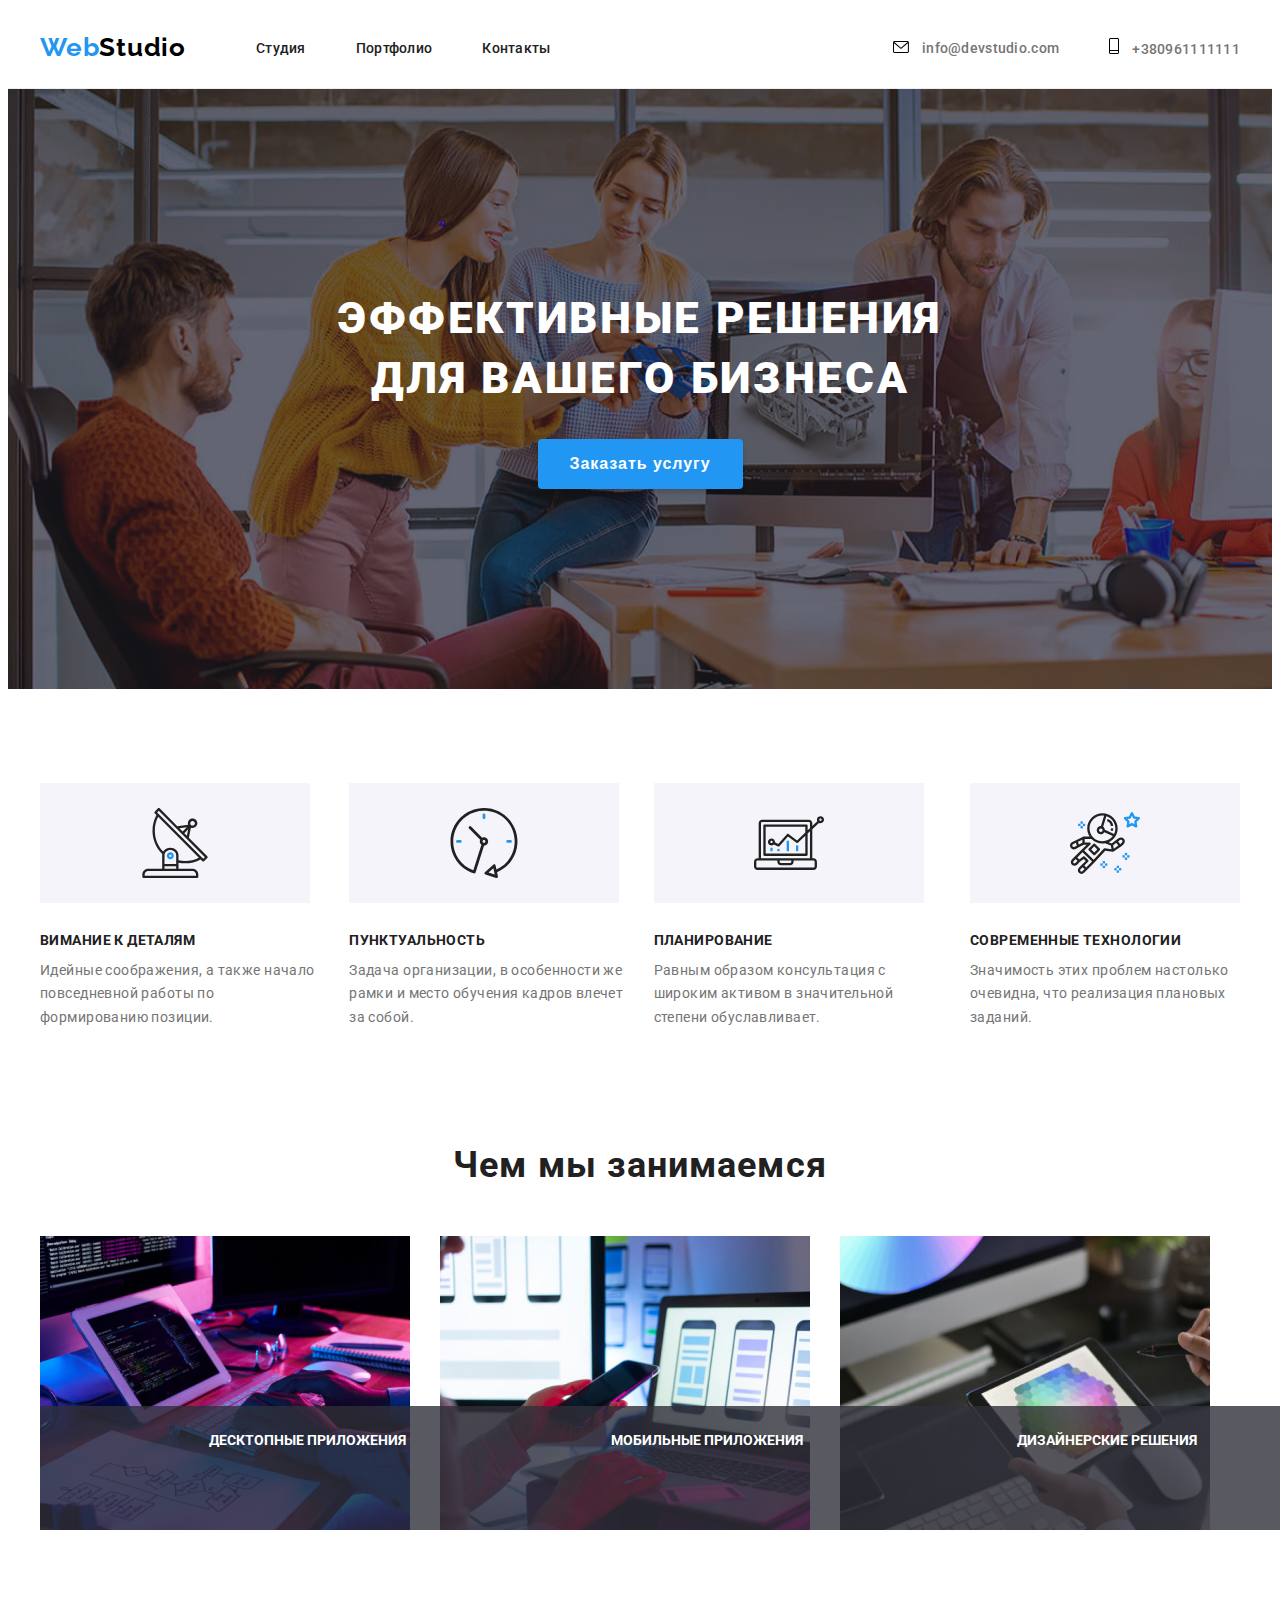
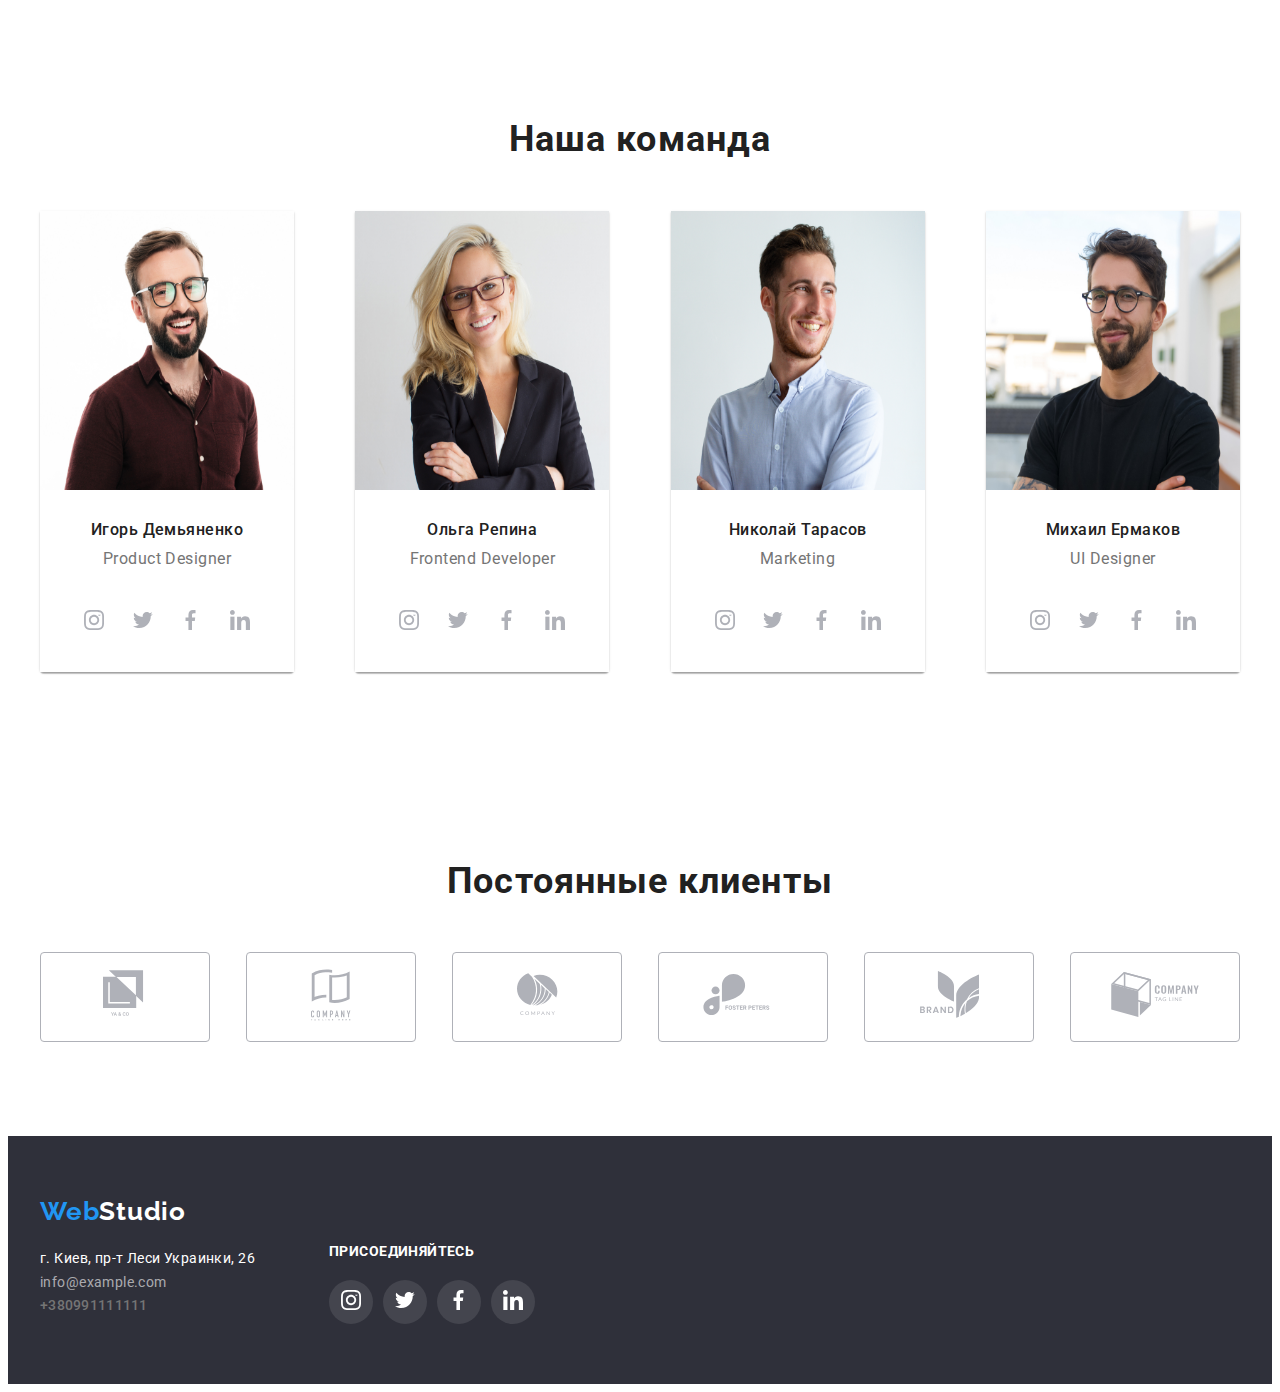
==== commit b8ddc81d: "секция чем занимаемся" ====
--- a/index.html
+++ b/index.html
@@ -154,31 +154,46 @@
           <h2 class="about-title">Чем мы занимаемся</h2>
           <ul class="section3-list list">
             <li class="section3-item">
-              <img
-                class="img-section3"
-                src="./images/section3/box1.jpg"
-                alt="человек набирает текст"
-                width="370"
-                height="294"
-              />
+              <a class="" href=""
+                ><div class="">
+                  <img
+                    class="img-section3"
+                    src="./images/section3/box1.jpg"
+                    alt="человек набирает текст"
+                    width="370"
+                    height="294"
+                  />
+                  <p class="overlay-portfolio">ДЕСКТОПНЫЕ ПРИЛОЖЕНИЯ</p>
+                </div></a
+              >
             </li>
             <li class="section3-item">
-              <img
-                class="img-section3"
-                src="./images/section3/box2.jpg"
-                alt="ноутбук и телефон"
-                width="370"
-                height="294"
-              />
+              <a class="" href=""
+                ><div class="">
+                  <img
+                    class="img-section3"
+                    src="./images/section3/box2.jpg"
+                    alt="ноутбук и телефон"
+                    width="370"
+                    height="294"
+                  />
+                  <p class="overlay-portfolio">МОБИЛЬНЫЕ ПРИЛОЖЕНИЯ</p>
+                </div></a
+              >
             </li>
             <li class="section3-item">
-              <img
-                class="img-section3"
-                src="./images/section3/box3.jpg"
-                alt="приложение на планшете"
-                width="370"
-                height="294"
-              />
+              <a class="" href=""
+                ><div class="">
+                  <img
+                    class="img-section3"
+                    src="./images/section3/box3.jpg"
+                    alt="приложение на планшете"
+                    width="370"
+                    height="294"
+                  />
+                  <p class="overlay-portfolio">ДИЗАЙНЕРСКИЕ РЕШЕНИЯ</p>
+                </div>
+              </a>
             </li>
           </ul>
         </div>
--- a/css/style.css
+++ b/css/style.css
@@ -374,6 +374,28 @@
   padding-top: 94px;
   padding-bottom: 94px;
 }
+.overlay-portfolio {
+  width: 205px;
+  height: 16px;
+
+  font-family: Roboto;
+  font-style: normal;
+  font-weight: bold;
+  font-size: 14px;
+  line-height: 1.14;
+  text-align: center;
+  position: absolute;
+  bottom: 0;
+  left: 0;
+  width: 370px;
+  height: 70px;
+  background-color: rgba(47, 48, 58, 0.8);
+  padding-top: 27px;
+  padding-bottom: 27px;
+  padding-left: 82px;
+  padding-right: 82px;
+  color: var(--first-colour);
+}
 .section3-list {
   display: flex;
   /* justify-content: space-between;*/
@@ -393,6 +415,7 @@
 }
 .section3-item {
   margin-right: 30px;
+  position: relative;
 }
 
 /*===========section4==========*/
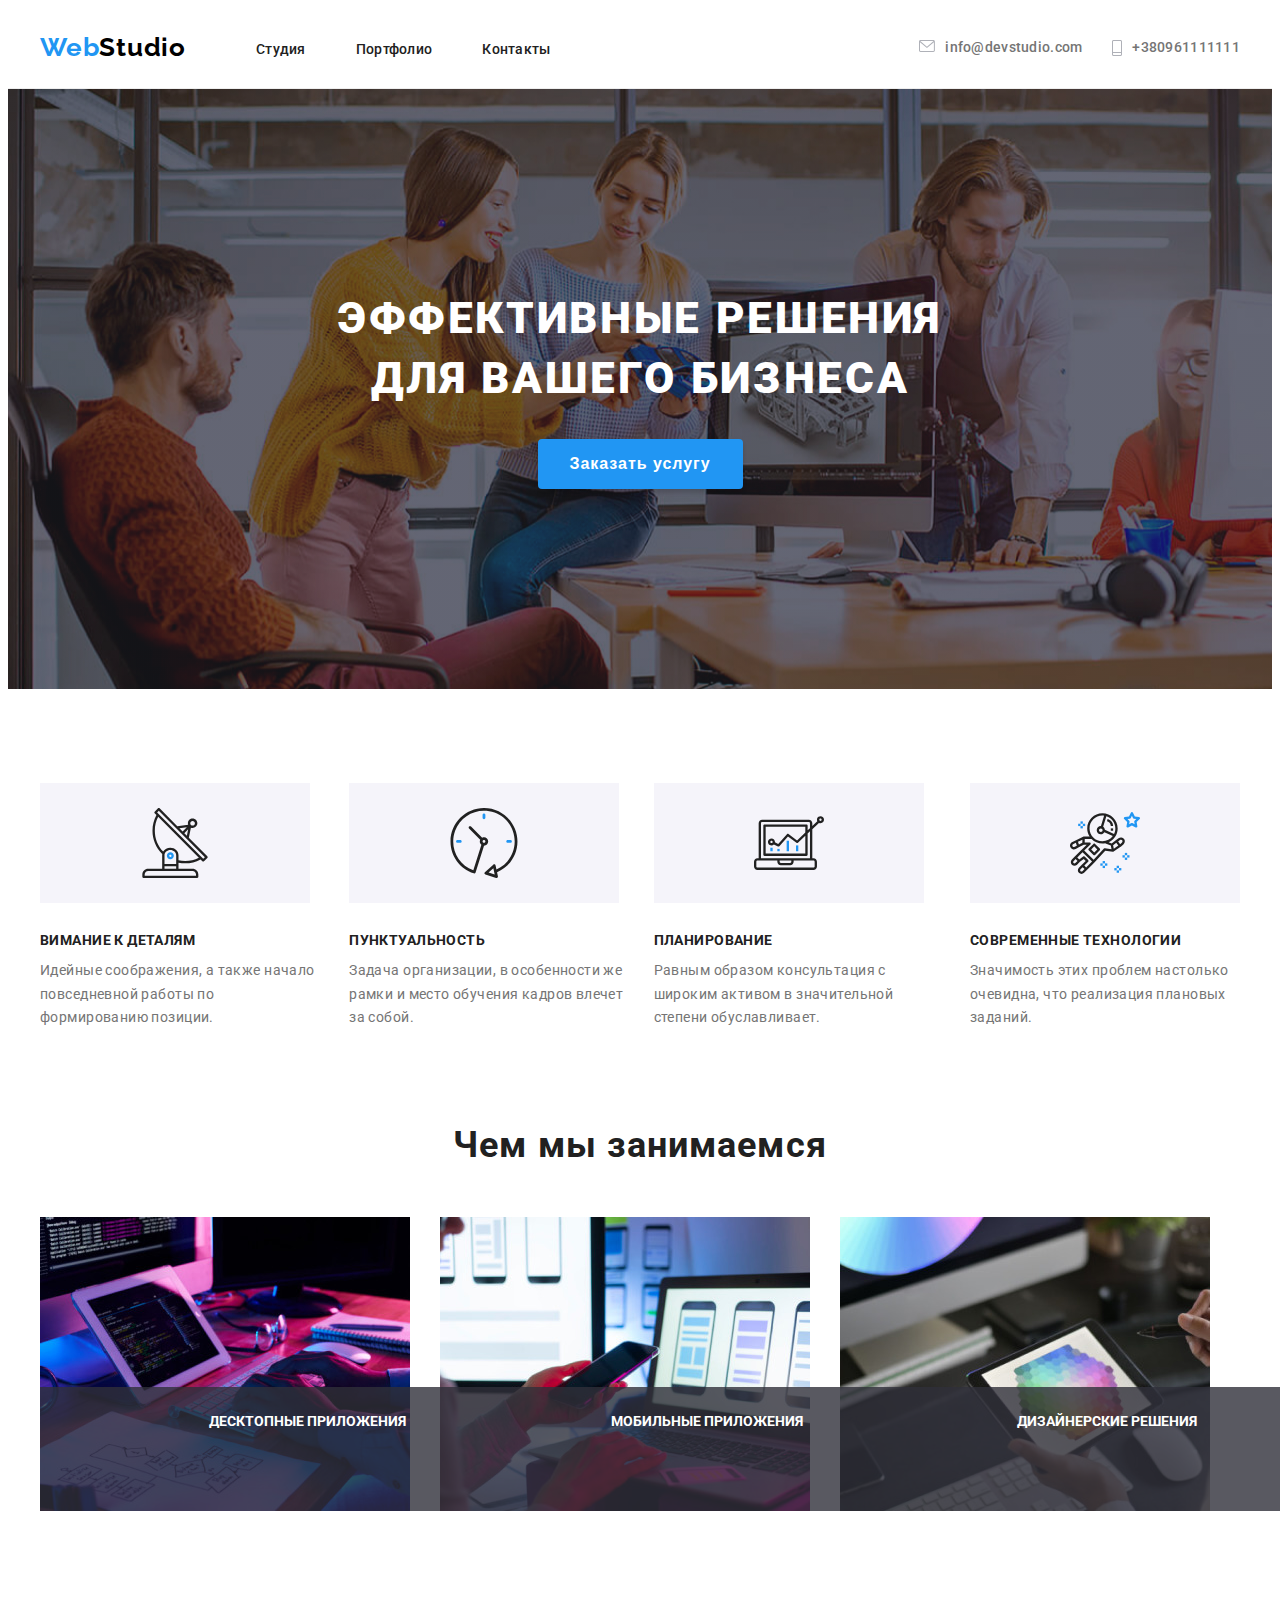
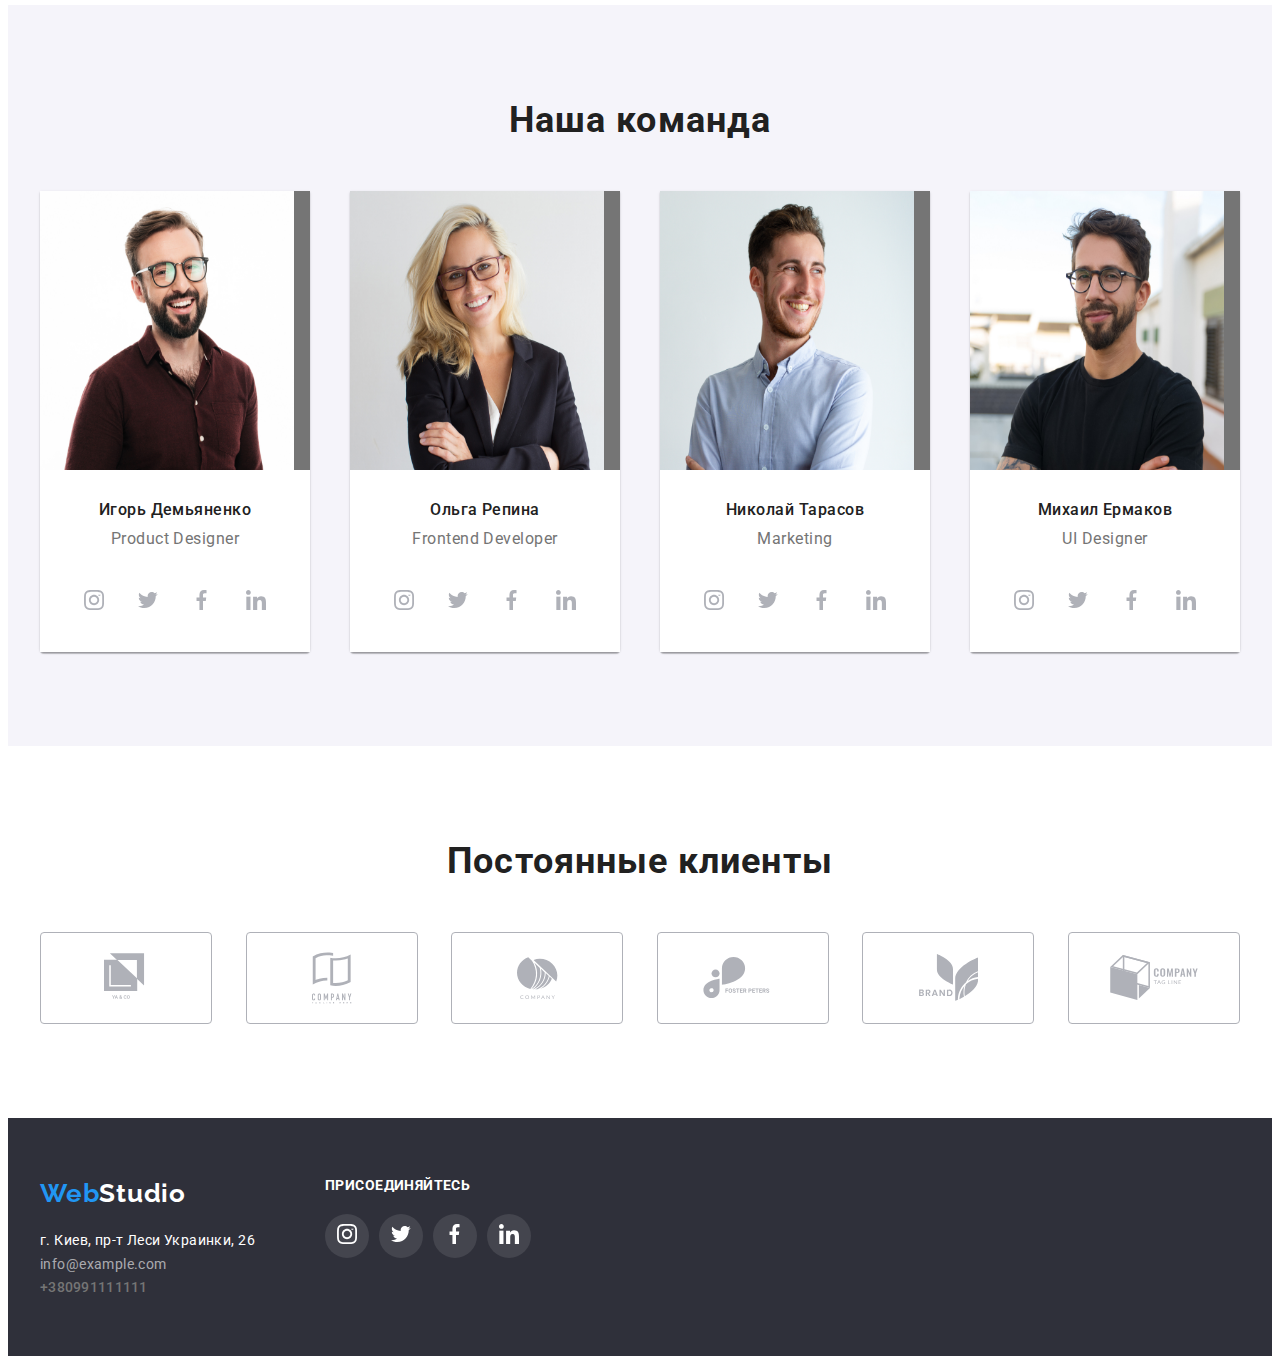
==== commit 5f068e4e: "правки" ====
--- a/index.html
+++ b/index.html
@@ -36,7 +36,11 @@
 
           <ul class="navigation-list list">
             <li class="navigation-item">
-              <a class="navigation-link link" href="./index.html">Студия</a>
+              <a
+                class="navigation-link link active-page-link"
+                href="./index.html"
+                ><span class="active">Студия</span></a
+              >
             </li>
 
             <li class="navigation-item">
@@ -218,30 +222,54 @@
                 <ul class="social-list list">
                   <li class="social-list-item">
                     <a href="" class="social-list-link"
-                      ><svg class="social-list-icon" width="20px" height="20px">
-                        <use href="./images/sprite.svg#icon-instagram"></use>
-                      </svg>
-                    </a>
-                  </li>
-                  <li class="social-list-item">
-                    <a href="" class="social-list-link"
-                      ><svg class="social-list-icon" width="20px" height="20px">
-                        <use href="./images/sprite.svg#icon-Vector6"></use>
-                      </svg>
-                    </a>
-                  </li>
-                  <li class="social-list-item">
-                    <a href="" class="social-list-link"
-                      ><svg class="social-list-icon" width="20px" height="20px">
-                        <use href="./images/sprite.svg#icon-Vector7"></use>
-                      </svg>
-                    </a>
-                  </li>
-                  <li class="social-list-item">
-                    <a href="" class="social-list-link"
-                      ><svg class="social-list-icon" width="20px" height="20px">
-                        <use href="./images/sprite.svg#icon-linkedin"></use>
-                      </svg>
+                      ><div class="icons-thumb">
+                        <svg
+                          class="social-list-icon"
+                          width="20px"
+                          height="20px"
+                        >
+                          <use href="./images/sprite.svg#icon-instagram"></use>
+                        </svg>
+                      </div>
+                    </a>
+                  </li>
+                  <li class="social-list-item">
+                    <a href="" class="social-list-link"
+                      ><div class="icons-thumb">
+                        <svg
+                          class="social-list-icon"
+                          width="20px"
+                          height="20px"
+                        >
+                          <use href="./images/sprite.svg#icon-Vector6"></use>
+                        </svg>
+                      </div>
+                    </a>
+                  </li>
+                  <li class="social-list-item">
+                    <a href="" class="social-list-link"
+                      ><div class="icons-thumb">
+                        <svg
+                          class="social-list-icon"
+                          width="20px"
+                          height="20px"
+                        >
+                          <use href="./images/sprite.svg#icon-Vector7"></use>
+                        </svg>
+                      </div>
+                    </a>
+                  </li>
+                  <li class="social-list-item">
+                    <a href="" class="social-list-link"
+                      ><div class="icons-thumb">
+                        <svg
+                          class="social-list-icon"
+                          width="20px"
+                          height="20px"
+                        >
+                          <use href="./images/sprite.svg#icon-linkedin"></use>
+                        </svg>
+                      </div>
                     </a>
                   </li>
                 </ul>
@@ -260,30 +288,54 @@
                 <ul class="social-list list">
                   <li class="social-list-item">
                     <a href="" class="social-list-link"
-                      ><svg class="social-list-icon" width="20px" height="20px">
-                        <use href="./images/sprite.svg#icon-instagram"></use>
-                      </svg>
-                    </a>
-                  </li>
-                  <li class="social-list-item">
-                    <a href="" class="social-list-link"
-                      ><svg class="social-list-icon" width="20px" height="20px">
-                        <use href="./images/sprite.svg#icon-Vector6"></use>
-                      </svg>
-                    </a>
-                  </li>
-                  <li class="social-list-item">
-                    <a href="" class="social-list-link"
-                      ><svg class="social-list-icon" width="20px" height="20px">
-                        <use href="./images/sprite.svg#icon-Vector7"></use>
-                      </svg>
-                    </a>
-                  </li>
-                  <li class="social-list-item">
-                    <a href="" class="social-list-link"
-                      ><svg class="social-list-icon" width="20px" height="20px">
-                        <use href="./images/sprite.svg#icon-linkedin"></use>
-                      </svg>
+                      ><div class="icons-thumb">
+                        <svg
+                          class="social-list-icon"
+                          width="20px"
+                          height="20px"
+                        >
+                          <use href="./images/sprite.svg#icon-instagram"></use>
+                        </svg>
+                      </div>
+                    </a>
+                  </li>
+                  <li class="social-list-item">
+                    <a href="" class="social-list-link"
+                      ><div class="icons-thumb">
+                        <svg
+                          class="social-list-icon"
+                          width="20px"
+                          height="20px"
+                        >
+                          <use href="./images/sprite.svg#icon-Vector6"></use>
+                        </svg>
+                      </div>
+                    </a>
+                  </li>
+                  <li class="social-list-item">
+                    <a href="" class="social-list-link"
+                      ><div class="icons-thumb">
+                        <svg
+                          class="social-list-icon"
+                          width="20px"
+                          height="20px"
+                        >
+                          <use href="./images/sprite.svg#icon-Vector7"></use>
+                        </svg>
+                      </div>
+                    </a>
+                  </li>
+                  <li class="social-list-item">
+                    <a href="" class="social-list-link"
+                      ><div class="icons-thumb">
+                        <svg
+                          class="social-list-icon"
+                          width="20px"
+                          height="20px"
+                        >
+                          <use href="./images/sprite.svg#icon-linkedin"></use>
+                        </svg>
+                      </div>
                     </a>
                   </li>
                 </ul>
@@ -302,30 +354,54 @@
                 <ul class="social-list list">
                   <li class="social-list-item">
                     <a href="" class="social-list-link"
-                      ><svg class="social-list-icon" width="20px" height="20px">
-                        <use href="./images/sprite.svg#icon-instagram"></use>
-                      </svg>
-                    </a>
-                  </li>
-                  <li class="social-list-item">
-                    <a href="" class="social-list-link"
-                      ><svg class="social-list-icon" width="20px" height="20px">
-                        <use href="./images/sprite.svg#icon-Vector6"></use>
-                      </svg>
-                    </a>
-                  </li>
-                  <li class="social-list-item">
-                    <a href="" class="social-list-link"
-                      ><svg class="social-list-icon" width="20px" height="20px">
-                        <use href="./images/sprite.svg#icon-Vector7"></use>
-                      </svg>
-                    </a>
-                  </li>
-                  <li class="social-list-item">
-                    <a href="" class="social-list-link"
-                      ><svg class="social-list-icon" width="20px" height="20px">
-                        <use href="./images/sprite.svg#icon-linkedin"></use>
-                      </svg>
+                      ><div class="icons-thumb">
+                        <svg
+                          class="social-list-icon"
+                          width="20px"
+                          height="20px"
+                        >
+                          <use href="./images/sprite.svg#icon-instagram"></use>
+                        </svg>
+                      </div>
+                    </a>
+                  </li>
+                  <li class="social-list-item">
+                    <a href="" class="social-list-link"
+                      ><div class="icons-thumb">
+                        <svg
+                          class="social-list-icon"
+                          width="20px"
+                          height="20px"
+                        >
+                          <use href="./images/sprite.svg#icon-Vector6"></use>
+                        </svg>
+                      </div>
+                    </a>
+                  </li>
+                  <li class="social-list-item">
+                    <a href="" class="social-list-link"
+                      ><div class="icons-thumb">
+                        <svg
+                          class="social-list-icon"
+                          width="20px"
+                          height="20px"
+                        >
+                          <use href="./images/sprite.svg#icon-Vector7"></use>
+                        </svg>
+                      </div>
+                    </a>
+                  </li>
+                  <li class="social-list-item">
+                    <a href="" class="social-list-link"
+                      ><div class="icons-thumb">
+                        <svg
+                          class="social-list-icon"
+                          width="20px"
+                          height="20px"
+                        >
+                          <use href="./images/sprite.svg#icon-linkedin"></use>
+                        </svg>
+                      </div>
                     </a>
                   </li>
                 </ul>
@@ -344,30 +420,54 @@
                 <ul class="social-list list">
                   <li class="social-list-item">
                     <a href="" class="social-list-link"
-                      ><svg class="social-list-icon" width="20px" height="20px">
-                        <use href="./images/sprite.svg#icon-instagram"></use>
-                      </svg>
-                    </a>
-                  </li>
-                  <li class="social-list-item">
-                    <a href="" class="social-list-link"
-                      ><svg class="social-list-icon" width="20px" height="20px">
-                        <use href="./images/sprite.svg#icon-Vector6"></use>
-                      </svg>
-                    </a>
-                  </li>
-                  <li class="social-list-item">
-                    <a href="" class="social-list-link"
-                      ><svg class="social-list-icon" width="20px" height="20px">
-                        <use href="./images/sprite.svg#icon-Vector7"></use>
-                      </svg>
-                    </a>
-                  </li>
-                  <li class="social-list-item">
-                    <a href="" class="social-list-link"
-                      ><svg class="social-list-icon" width="20px" height="20px">
-                        <use href="./images/sprite.svg#icon-linkedin"></use>
-                      </svg>
+                      ><div class="icons-thumb">
+                        <svg
+                          class="social-list-icon"
+                          width="20px"
+                          height="20px"
+                        >
+                          <use href="./images/sprite.svg#icon-instagram"></use>
+                        </svg>
+                      </div>
+                    </a>
+                  </li>
+                  <li class="social-list-item">
+                    <a href="" class="social-list-link"
+                      ><div class="icons-thumb">
+                        <svg
+                          class="social-list-icon"
+                          width="20px"
+                          height="20px"
+                        >
+                          <use href="./images/sprite.svg#icon-Vector6"></use>
+                        </svg>
+                      </div>
+                    </a>
+                  </li>
+                  <li class="social-list-item">
+                    <a href="" class="social-list-link"
+                      ><div class="icons-thumb">
+                        <svg
+                          class="social-list-icon"
+                          width="20px"
+                          height="20px"
+                        >
+                          <use href="./images/sprite.svg#icon-Vector7"></use>
+                        </svg>
+                      </div>
+                    </a>
+                  </li>
+                  <li class="social-list-item">
+                    <a href="" class="social-list-link"
+                      ><div class="icons-thumb">
+                        <svg
+                          class="social-list-icon"
+                          width="20px"
+                          height="20px"
+                        >
+                          <use href="./images/sprite.svg#icon-linkedin"></use>
+                        </svg>
+                      </div>
                     </a>
                   </li>
                 </ul>
@@ -525,6 +625,6 @@
         </button>
       </div>
     </div>
-    <script src="./js/modal.js"></script>
+    <script src="./js/model.js"></script>
   </body>
 </html>
--- a/css/style.css
+++ b/css/style.css
@@ -85,6 +85,7 @@
   padding-right: 15px;
   display: flex;
 }
+
 /*===========HEADER==========*/
 .header {
   display: flex;
@@ -99,11 +100,20 @@
   height: 16px;
   margin-right: 10px;
 }
+.active-page-link {
+  color: var(--akcent-color);
+}
+.active-page-link:visited {
+  color: var(--akcent-color);
+}
 .header-icons {
   width: 16px;
   height: 12px;
   margin-right: 10px;
 }
+.header-links-item {
+  fill: var(--vectors);
+}
 
 .header-links-item:hover,
 .header-links-item:focus {
@@ -112,7 +122,7 @@
 }
 .header-links-item:not(:last-child) {
   margin-left: auto;
-  margin-right: 50px;
+  margin-right: 30px;
 }
 .img-about {
   display: flex;
@@ -160,7 +170,12 @@
 .navigation-link:focus {
   color: var(--akcent-color);
 }
+.navigation-link:active {
+  color: var(--akcent-color);
+}
+
 .contact-link {
+  display: flex;
   font-weight: 500;
   font-size: 14px;
   line-height: 1.14;
@@ -171,11 +186,14 @@
   color: var(--second-colour);
 }
 
-.header-icons,
+.contact-link:hover .header-icons,
+.contact-link:focus .header-icons,
 .contact-link:hover,
 .contact-link:focus {
-  color: var(--akcentcolor);
-}
+  color: var(--akcent-color);
+  fill: var(--akcent-color);
+}
+
 .contact-list {
   display: flex;
   align-items: center;
@@ -257,24 +275,21 @@
   background-color: var(--akcent-color);
 }
 .model-btn1 {
-  min-width: 128px;
-
-  left: 576px;
-  top: 174px;
-
   background: var(--secondary-bg-colour);
   border-radius: 4px;
-
-  font-weight: 700;
+  font-weight: 500;
   font-size: 16px;
-  padding-top: 6px;
-  padding-left: 22px;
-  padding-right: 22px;
-  padding-bottom: 6px;
-
-  letter-spacing: 0.06em;
-  border: var(--secondary-bg-colour);
+  padding-top: 3px;
+  padding-left: 6px;
+  padding-right: 6px;
+  padding-bottom: 3px;
+  letter-spacing: 0.03em;
+  border-width: 2px;
+  outline: none;
   color: var(--third-colour);
+  border-color: transparent;
+  transition-duration: 250ms;
+  transition-timing-function: cubic-bezier(0.4, 0, 0.2, 1);
 }
 
 .model-btn:hover,
@@ -285,14 +300,25 @@
 .model-btn1:focus {
   background-color: var(--akcent-color);
   color: var(--first-colour);
-  outline: none;
+  border-color: var(--akcent-color);
+  border-width: 2px;
+  border-color: transparent;
+  cursor: pointer;
+
+  box-shadow: 0px 3px 1px rgba(0, 0, 0, 0.1), 0px 1px 2px rgba(0, 0, 0, 0.08),
+    0px 2px 2px rgba(0, 0, 0, 0.12);
+}
+.model-btn1:active {
+  box-shadow: none;
 }
 
 .herro-list {
   display: flex;
-
   margin-bottom: 56px;
   justify-content: center;
+}
+.herro-list .herro-link + .herro-link {
+  margin-left: 30px;
 }
 /*================ABOUT===========*/
 .about-border {
@@ -337,32 +363,34 @@
   font-weight: 700;
   font-size: 18px;
   line-height: 2;
-
   letter-spacing: 0.06em;
-
   color: var(--third-colour);
-  margin-top: 20px;
   margin-bottom: 4px;
 }
 .about-item {
   font-weight: normal;
   font-size: 16px;
   line-height: 1.87;
-
-  letter-spacing: 0.03em;
-
+  letter-spacing: 0.03em;
   color: var(--second-colour);
-  padding-bottom: 20px;
 }
 .about-item:not(:last-child) {
   margin-right: 30px;
 }
+link {
+  display: block;
+}
 .about-link {
+  transition-duration: 250ms;
+  transition-timing-function: cubic-bezier(0.4, 0, 0.2, 1);
   margin-bottom: 30px;
   margin-right: -30px;
 }
-.about-link:hover,
-.about-link:focus {
+.about-link:hover {
+  box-shadow: 0px 1px 1px rgba(0, 0, 0, 0.12), 0px 4px 4px rgba(0, 0, 0, 0.06),
+    1px 4px 6px rgba(0, 0, 0, 0.16);
+}
+.link:focus {
   box-shadow: 0px 1px 1px rgba(0, 0, 0, 0.12), 0px 4px 4px rgba(0, 0, 0, 0.06),
     1px 4px 6px rgba(0, 0, 0, 0.16);
 }
@@ -373,6 +401,7 @@
 .about {
   padding-top: 94px;
   padding-bottom: 94px;
+  background-color: var(--first-colour);
 }
 .overlay-portfolio {
   width: 205px;
@@ -420,13 +449,15 @@
 
 /*===========section4==========*/
 
-/*.about-our-teem-title {
-  margin-bottom: 60px;
-}*/
+.about {
+  background-color: var(--secondary-bg-colour);
+}
 .section4-item {
   box-shadow: 0px 1px 3px rgba(0, 0, 0, 0.12), 0px 1px 1px rgba(0, 0, 0, 0.14),
     0px 2px 1px rgba(0, 0, 0, 0.2);
   border-radius: 0px 0px 4px 4px;
+  width: 270px;
+  background: var(--second-colour);
 }
 .section4-item:not(:last-child) {
   margin-right: 30px;
@@ -442,6 +473,7 @@
 .section4-list {
   display: flex;
   justify-content: space-between;
+  margin: 0 auto;
 }
 
 .section4-title {
@@ -471,18 +503,31 @@
   height: 44px;
   border-radius: 50%;
   background-color: var(--first-colour);
-}
-.social-list-link:hover,
-.social-list-link:focus {
-  background-color: var(--akcent-color);
-  fill: var(--first-colour);
-}
+  transition-duration: 250ms;
+  transition-timing-function: cubic-bezier(0.4, 0, 0.2, 1);
+}
+.icons-thumb {
+  display: flex;
+  height: 44px;
+  width: 44px;
+  justify-content: center;
+  align-items: center;
+  border-radius: 50%;
+}
+
 .social-list {
   display: flex;
   justify-content: space-between;
 }
 .social-list-icon {
   fill: var(--vectors);
+}
+.social-list-link:focus .icons-thumb,
+.social-list-link:hover .icons-thumb,
+.social-list-link:focus .social-list-icon,
+.social-list-link:hover .social-list-icon {
+  fill: var(--first-colour);
+  background-color: var(--akcent-color);
 }
 /*==========components=======*/
 .logo-light-teme {
@@ -492,42 +537,45 @@
   color: var(--first-colour);
 }
 /*===========Partners=========*/
-
+.partners-icon {
+  fill: var(--vectors);
+}
 .partners-link {
+  transition-duration: 2350ms;
+  transition-timing-function: cubic-bezier(0.4, 0, 0.2, 1);
+
+  box-sizing: border-box;
+
+  display: flex;
+  align-items: center;
+  justify-content: center;
+  fill: var(--vectors);
+}
+.partners-thumb {
   width: 170px;
   height: 90px;
-  border: 1px solid #afb1b8;
-  box-sizing: border-box;
+  border: 1px solid var(--vectors);
   border-radius: 4px;
   display: flex;
-  align-items: center;
   justify-content: center;
-  fill: var(--vectors);
-}
-.partners-thumb :hover,
-.partners-thumb:focus {
+  align-items: center;
+}
+
+.partners-list {
+  display: flex;
+  justify-content: space-between;
+}
+.partners-link:hover .partners-icon {
   fill: var(--akcent-color);
-  background-color: var(--first-colour);
-}
-.partners-list {
-  display: flex;
-  align-items: center;
-  justify-content: space-between;
-}
-.partners-link:hover .partners-icon .partners-link:focus .partners-icon {
-  fill: var(--akcent-color);
-  border-color: var(--akcent-color);
-}
-.partners-item:hover,
-.partners-icon .partners-link:focus {
-  fill: var(--akcent-color);
+}
+.partners-link:hover .partners-thumb {
   border: 1px solid var(--akcent-color);
-  border-radius: 4px;
-} /*
-.partners-icon:hover
-.partners-icon:focus{
- color: var(--akcent-color);
-}*/
+}
+.partners-icon {
+  transition-duration: 250ms;
+  transition-timing-function: cubic-bezier(0.4, 0, 0.2, 1);
+}
+
 .container-partners {
   width: 1200px;
   margin: 0 auto;
@@ -541,6 +589,7 @@
   background-color: var(--background-colour);
 }
 .footer-container {
+  display: flex;
   width: 1200px;
   margin: 0 auto;
   padding-left: 15px;
@@ -556,6 +605,8 @@
 }
 
 .adress-item {
+  transition-duration: 250ms;
+  transition-timing-function: cubic-bezier(0.4, 0, 0.2, 1);
   font-weight: 400;
   font-size: 14px;
   line-height: 1.71;
@@ -566,6 +617,8 @@
   color: var(--first-colour);
 }
 .adress-mail {
+  transition-duration: 250ms;
+  transition-timing-function: cubic-bezier(0.4, 0, 0.2, 1);
   font-weight: 400;
   font-size: 14px;
   line-height: 1.71;
@@ -575,6 +628,8 @@
   color: rgba(255, 255, 255, 0.6);
 }
 .adress-tel {
+  transition-duration: 250ms;
+  transition-timing-function: cubic-bezier(0.4, 0, 0.2, 1);
   font-weight: 500;
   font-size: 14px;
   line-height: 1.14;
@@ -583,6 +638,8 @@
   color: var(--second-colour);
 }
 .adreess-link {
+  transition-duration: 4250ms;
+  transition-timing-function: cubic-bezier(0.4, 0, 0.2, 1);
   margin-top: 20px;
 }
 .adress-item:hover,
@@ -610,6 +667,8 @@
   justify-content: space-between;
 }
 .icon-item-link {
+  transition-duration: 250ms;
+  transition-timing-function: cubic-bezier(0.4, 0, 0.2, 1);
   display: flex;
   justify-content: center;
   align-items: center;
@@ -669,7 +728,7 @@
   top: 0;
   left: 0;
   width: 100vw;
-
+  height: 100vh;
   transition: all 250ms linear;
 }
 .modal {
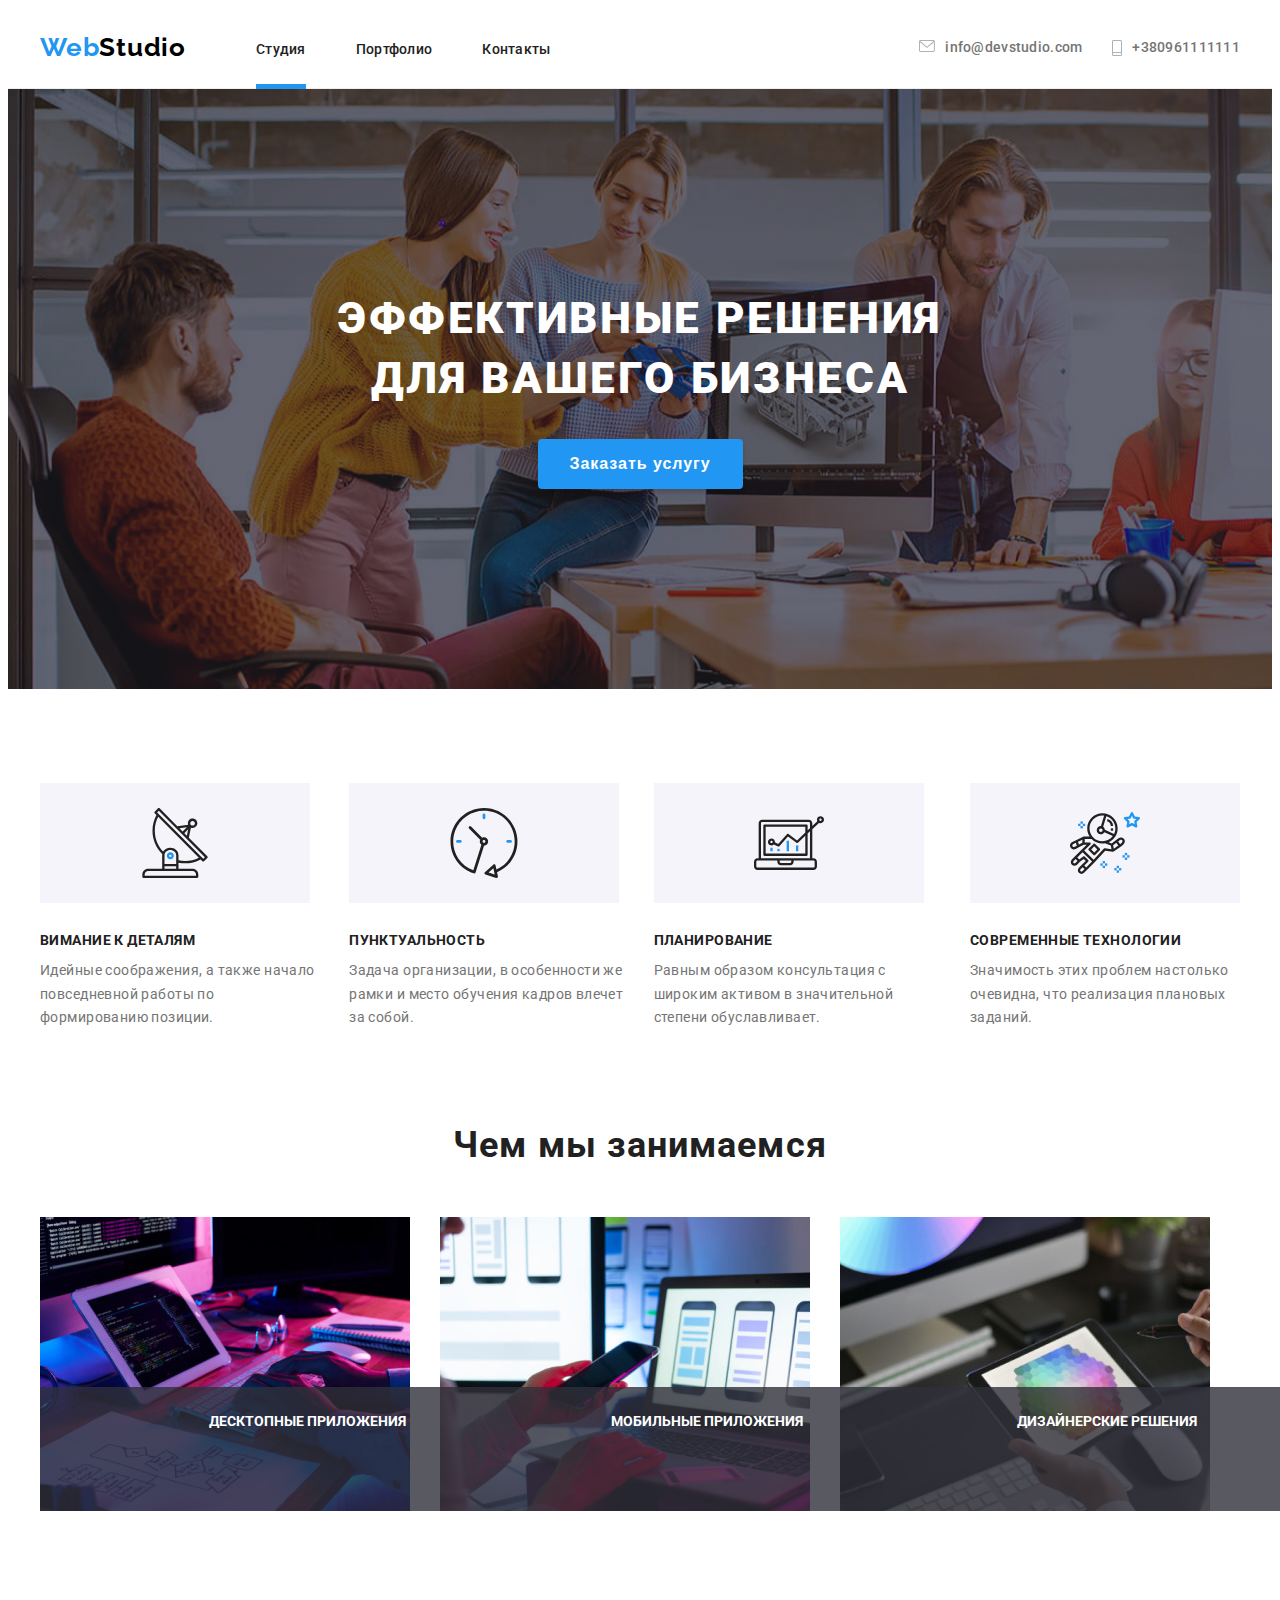
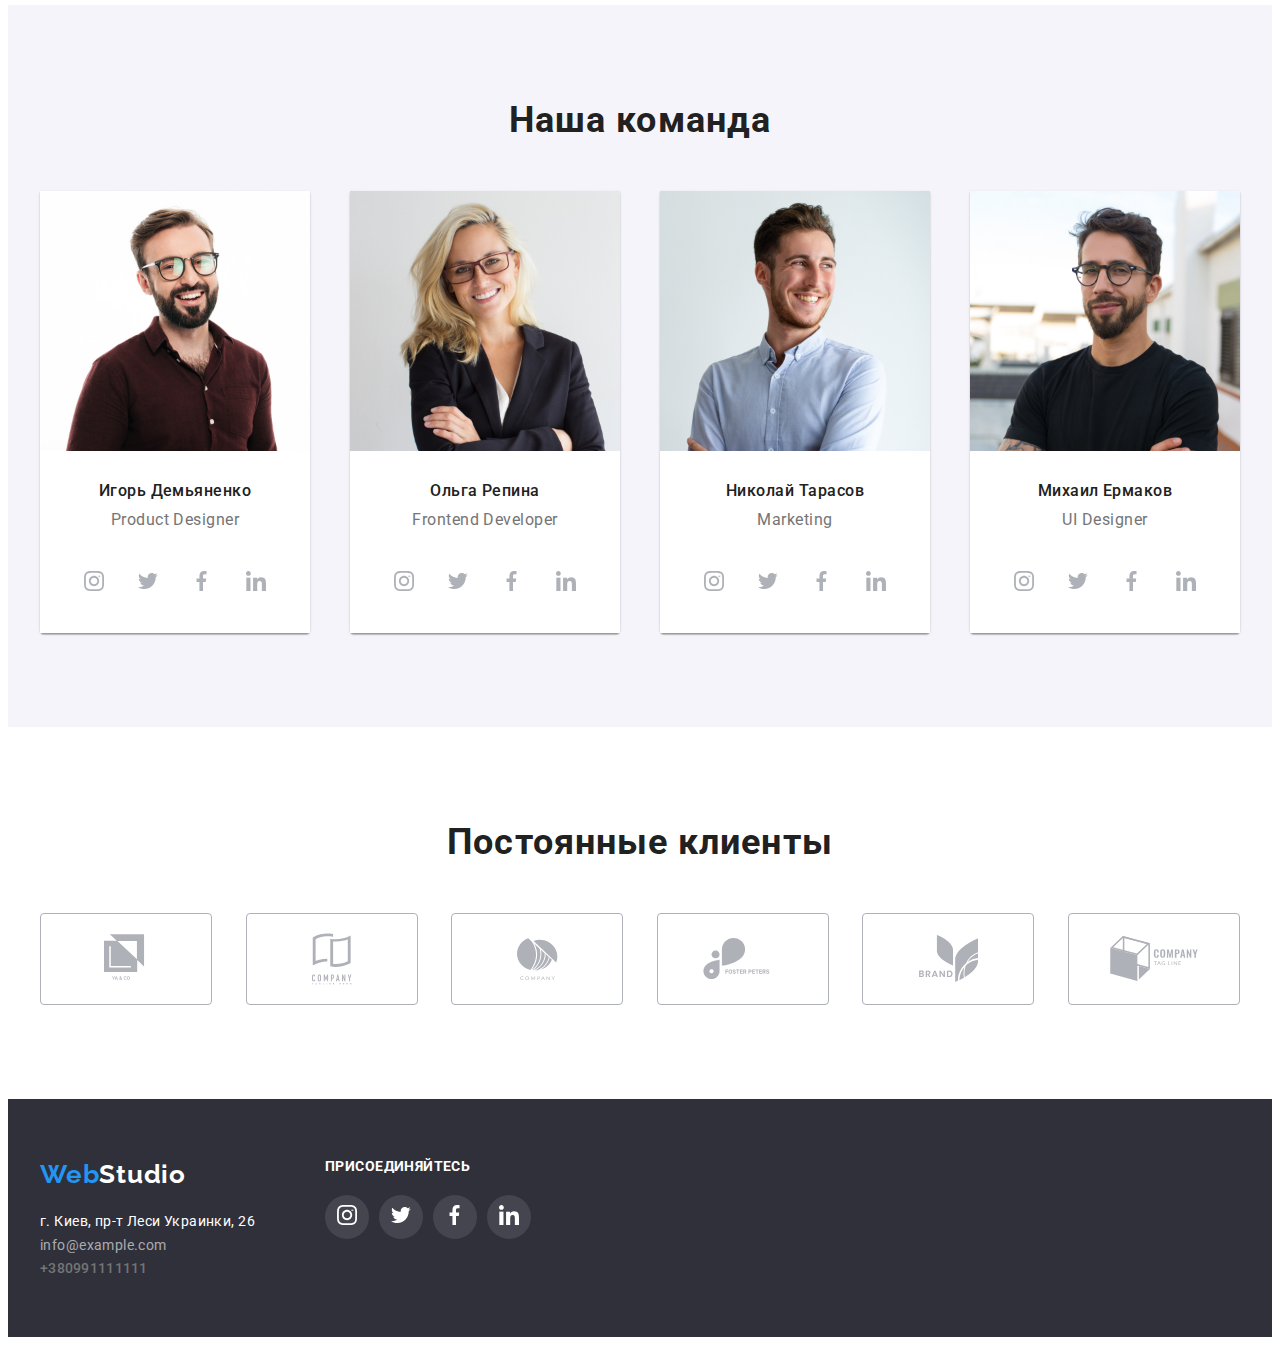
==== commit bb4096d3: "полоски" ====
--- a/index.html
+++ b/index.html
@@ -210,12 +210,7 @@
           <h2 class="about-title about-our-teem-title">Наша команда</h2>
           <ul class="section4-list list">
             <li class="section4-item">
-              <img
-                src="./images/section4/img3.jpg"
-                alt=""
-                width="254"
-                height="279"
-              />
+              <img src="./images/section4/img3.jpg" alt="" width="270" />
               <div class="section4-teem">
                 <h3 class="section4-title">Игорь Демьяненко</h3>
                 <p class="section4-subtitle">Product Designer</p>
@@ -276,12 +271,7 @@
               </div>
             </li>
             <li class="section4-item">
-              <img
-                src="./images/section4/img.jpg"
-                alt=""
-                width="254"
-                height="279"
-              />
+              <img src="./images/section4/img.jpg" alt="" width="270" />
               <div class="section4-teem">
                 <h3 class="section4-title">Ольга Репина</h3>
                 <p class="section4-subtitle">Frontend Developer</p>
@@ -342,12 +332,7 @@
               </div>
             </li>
             <li class="section4-item">
-              <img
-                src="./images/section4/img1.jpg"
-                alt=""
-                width="254"
-                height="279"
-              />
+              <img src="./images/section4/img1.jpg" alt="" width="270" />
               <div class="section4-teem">
                 <h3 class="section4-title">Николай Тарасов</h3>
                 <p class="section4-subtitle">Marketing</p>
@@ -408,12 +393,7 @@
               </div>
             </li>
             <li class="section4-item">
-              <img
-                src="./images/section4/img2.jpg"
-                alt=""
-                width="254"
-                height="279"
-              />
+              <img src="./images/section4/img2.jpg" alt="" width="270" />
               <div class="section4-teem">
                 <h3 class="section4-title">Михаил Ермаков</h3>
                 <p class="section4-subtitle">UI Designer</p>
--- a/css/style.css
+++ b/css/style.css
@@ -102,10 +102,12 @@
 }
 .active-page-link {
   color: var(--akcent-color);
+  position: relative;
 }
 .active-page-link:visited {
   color: var(--akcent-color);
 }
+
 .header-icons {
   width: 16px;
   height: 12px;
@@ -165,7 +167,26 @@
   color: var(--third-colour);
   padding-top: 32px;
   padding-bottom: 32px;
-}
+  position: relative;
+}
+
+.active-page-link::after {
+  content: '';
+  width: 100%;
+  height: 5px;
+  background-color: var(--akcent-color);
+  display: block;
+  position: absolute;
+  left: 0;
+  bottom: 0;
+  opacity: 0;
+  transition: opacity 250ms cubic-bezier(0.4, 0, 0.2, 1);
+}
+
+.active-page-link::after {
+  opacity: 1;
+}
+
 .navigation-link:hover,
 .navigation-link:focus {
   color: var(--akcent-color);
@@ -217,8 +238,6 @@
 }
 
 .herro-link {
-  box-shadow: 0px 3px 1px rgba(0, 0, 0, 0.1), 0px 1px 2px rgba(0, 0, 0, 0.08),
-    0px 2px 2px rgba(0, 0, 0, 0.12);
   border-radius: 4px;
 }
 
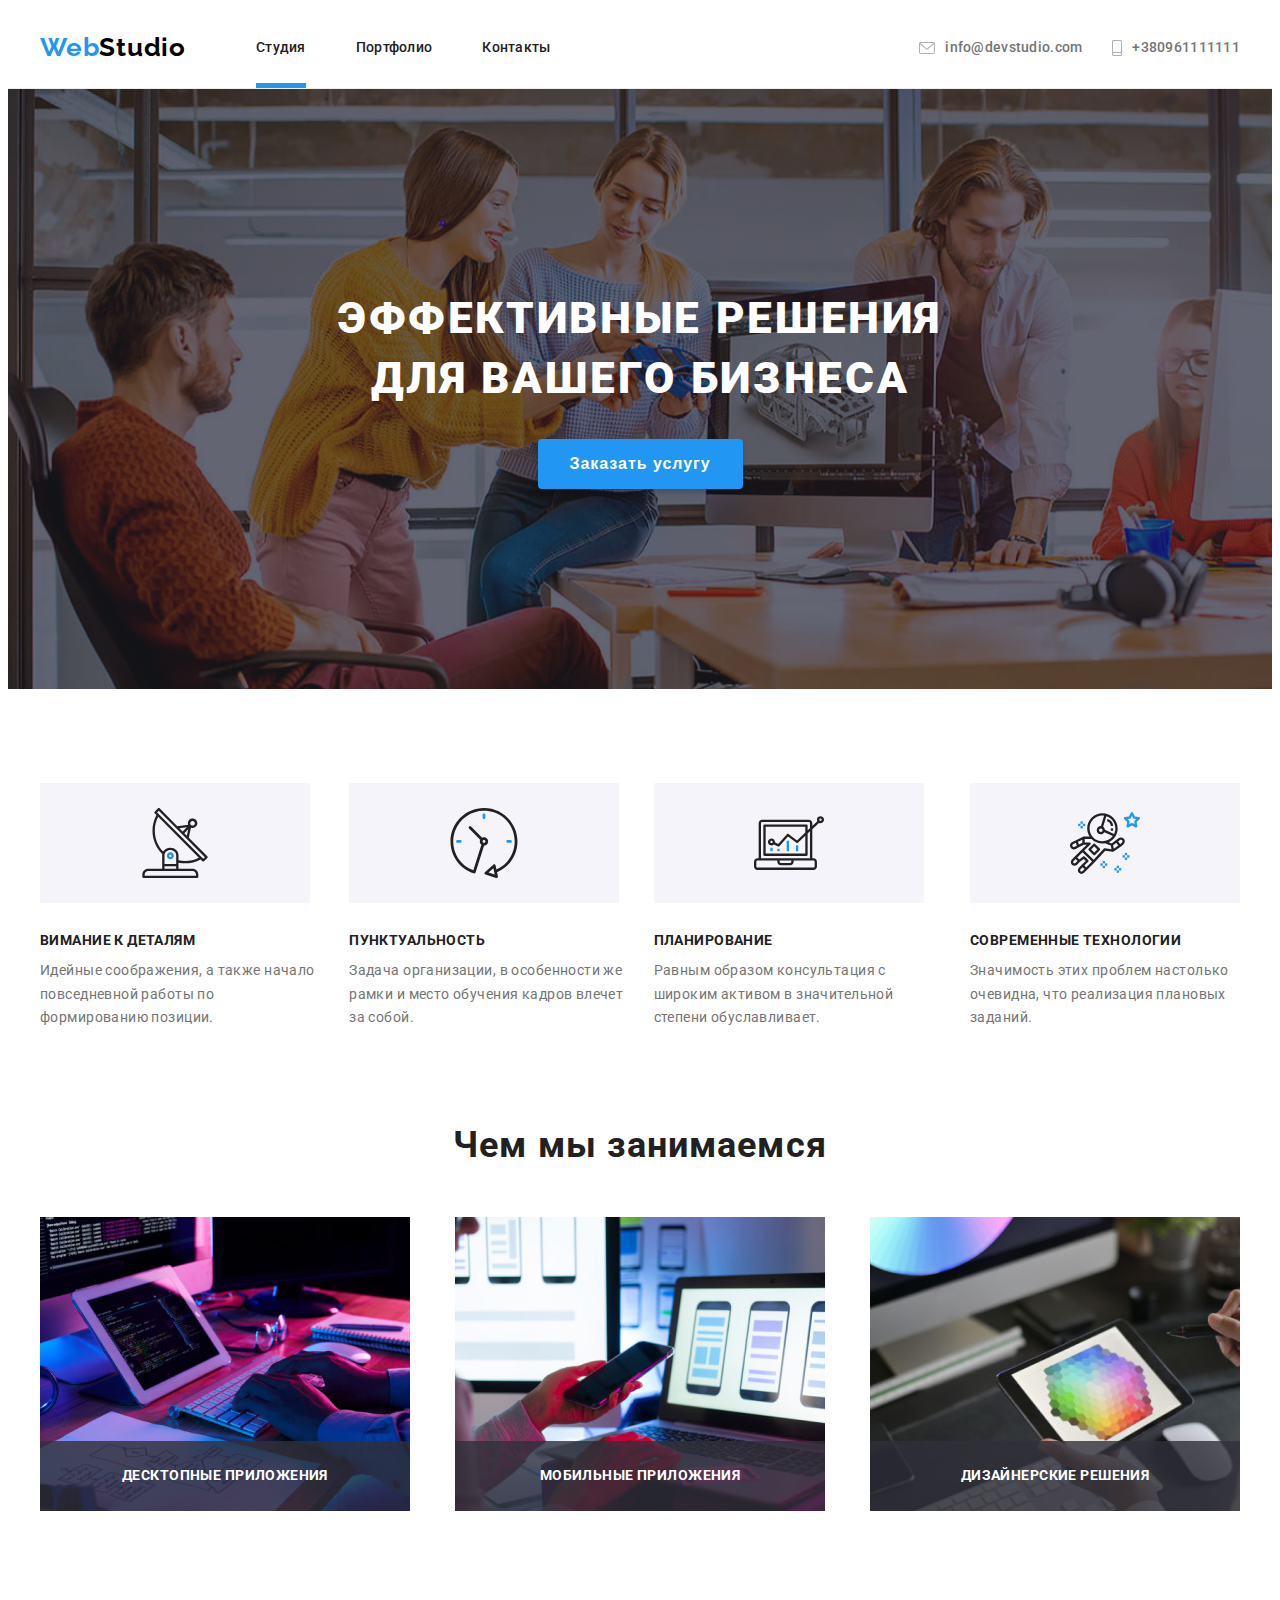
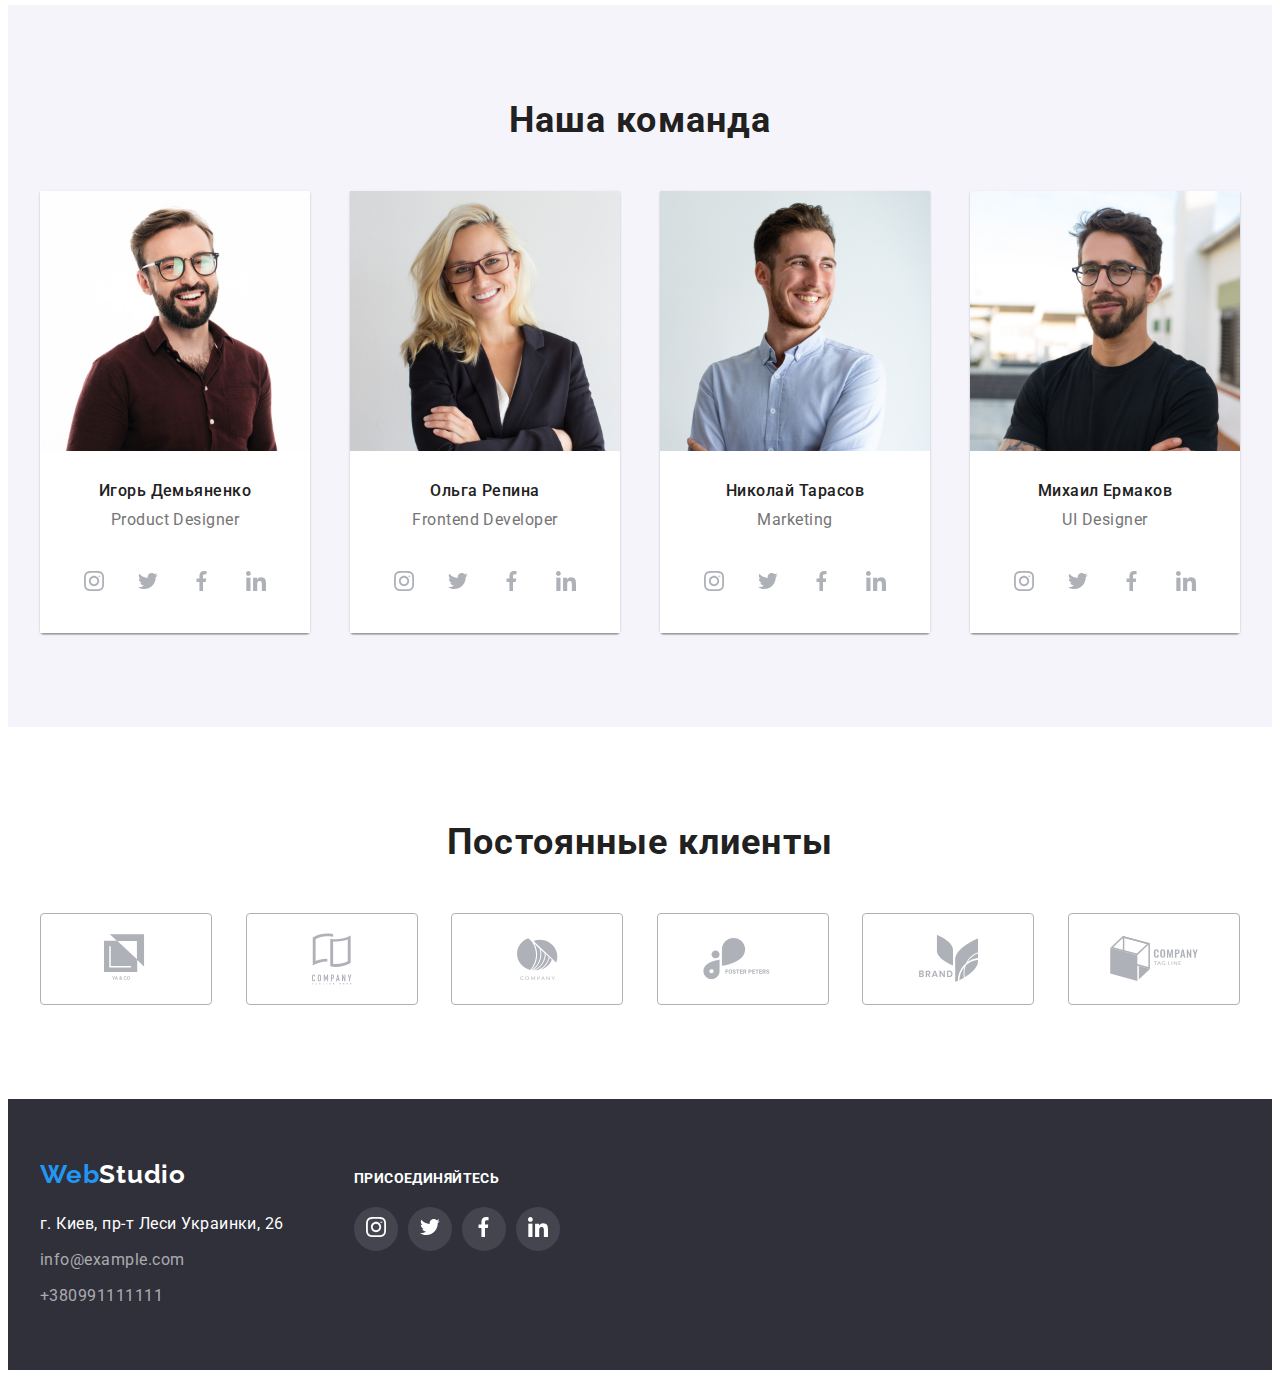
==== commit 8f5c9a5c: "правки" ====
--- a/index.html
+++ b/index.html
@@ -158,46 +158,34 @@
           <h2 class="about-title">Чем мы занимаемся</h2>
           <ul class="section3-list list">
             <li class="section3-item">
-              <a class="" href=""
-                ><div class="">
-                  <img
-                    class="img-section3"
-                    src="./images/section3/box1.jpg"
-                    alt="человек набирает текст"
-                    width="370"
-                    height="294"
-                  />
-                  <p class="overlay-portfolio">ДЕСКТОПНЫЕ ПРИЛОЖЕНИЯ</p>
-                </div></a
-              >
+              <img
+                class="img-section3"
+                src="./images/section3/box1.jpg"
+                alt="человек набирает текст"
+                width="370"
+                height="294"
+              />
+              <p class="overlay-portfolio">ДЕСКТОПНЫЕ ПРИЛОЖЕНИЯ</p>
             </li>
             <li class="section3-item">
-              <a class="" href=""
-                ><div class="">
-                  <img
-                    class="img-section3"
-                    src="./images/section3/box2.jpg"
-                    alt="ноутбук и телефон"
-                    width="370"
-                    height="294"
-                  />
-                  <p class="overlay-portfolio">МОБИЛЬНЫЕ ПРИЛОЖЕНИЯ</p>
-                </div></a
-              >
+              <img
+                class="img-section3"
+                src="./images/section3/box2.jpg"
+                alt="ноутбук и телефон"
+                width="370"
+                height="294"
+              />
+              <p class="overlay-portfolio">МОБИЛЬНЫЕ ПРИЛОЖЕНИЯ</p>
             </li>
             <li class="section3-item">
-              <a class="" href=""
-                ><div class="">
-                  <img
-                    class="img-section3"
-                    src="./images/section3/box3.jpg"
-                    alt="приложение на планшете"
-                    width="370"
-                    height="294"
-                  />
-                  <p class="overlay-portfolio">ДИЗАЙНЕРСКИЕ РЕШЕНИЯ</p>
-                </div>
-              </a>
+              <img
+                class="img-section3"
+                src="./images/section3/box3.jpg"
+                alt="приложение на планшете"
+                width="370"
+                height="294"
+              />
+              <p class="overlay-portfolio">ДИЗАЙНЕРСКИЕ РЕШЕНИЯ</p>
             </li>
           </ul>
         </div>
@@ -544,20 +532,20 @@
                   >г. Киев, пр-т Леси Украинки, 26</a
                 >
               </li>
-              <li>
-                <a class="adress-mail link" href="mailto:info@example.com"
+              <li class="adreess-link">
+                <a class="footer-contacts link" href="mailto:info@example.com"
                   >info@example.com</a
                 >
               </li>
-              <li>
-                <a class="adress-tel link" href="+380991111111"
+              <li class="adreess-link">
+                <a class="footer-contacts link" href="+380991111111"
                   >+380991111111</a
                 >
               </li>
             </ul>
           </address>
         </div>
-        <div class="footer-wraper">
+        <div class="footer-wraper-social">
           <p class="invitation">Присоединяйтесь</p>
           <ul class="icon-list list">
             <li class="icon-list-item">
--- a/css/style.css
+++ b/css/style.css
@@ -103,6 +103,8 @@
 .active-page-link {
   color: var(--akcent-color);
   position: relative;
+  transition-duration: 250ms;
+  transition-timing-function: cubic-bezier(0.4, 0, 0.2, 1);
 }
 .active-page-link:visited {
   color: var(--akcent-color);
@@ -159,6 +161,7 @@
   color: var(--fourth-colour);
 }
 .navigation-link {
+  display: block;
   font-size: 14px;
   font-weight: 500;
   line-height: 1.14;
@@ -168,6 +171,7 @@
   padding-top: 32px;
   padding-bottom: 32px;
   position: relative;
+  transition: color 250ms cubic-bezier(0.4, 0, 0.2, 1);
 }
 
 .active-page-link::after {
@@ -190,6 +194,8 @@
 .navigation-link:hover,
 .navigation-link:focus {
   color: var(--akcent-color);
+  transition-duration: 250ms;
+  transition-timing-function: cubic-bezier(0.4, 0, 0.2, 1);
 }
 .navigation-link:active {
   color: var(--akcent-color);
@@ -197,22 +203,27 @@
 
 .contact-link {
   display: flex;
+  align-items: center;
   font-weight: 500;
   font-size: 14px;
   line-height: 1.14;
   letter-spacing: 0.02em;
   padding-top: 32px;
   padding-bottom: 32px;
-
+  transition: color 250ms cubic-bezier(0.4, 0, 0.2, 1);
   color: var(--second-colour);
 }
-
+.header-icons {
+  transition: fill 250ms cubic-bezier(0.4, 0, 0.2, 1);
+}
 .contact-link:hover .header-icons,
 .contact-link:focus .header-icons,
 .contact-link:hover,
 .contact-link:focus {
   color: var(--akcent-color);
   fill: var(--akcent-color);
+  transition: color 250ms cubic-bezier(0.4, 0, 0.2, 1);
+  transition-timing-function: cubic-bezier(0.4, 0, 0.2, 1);
 }
 
 .contact-list {
@@ -292,53 +303,52 @@
   color: var(--first-colour);
   padding: 10px 32px;
   background-color: var(--akcent-color);
+  transition-duration: 250ms;
+  transition-timing-function: cubic-bezier(0.4, 0, 0.2, 1);
 }
 .model-btn1 {
   background: var(--secondary-bg-colour);
   border-radius: 4px;
   font-weight: 500;
   font-size: 16px;
-  padding-top: 3px;
-  padding-left: 6px;
-  padding-right: 6px;
-  padding-bottom: 3px;
+  padding-top: 6px;
+  padding-left: 22px;
+  padding-right: 22px;
+  padding-bottom: 6px;
   letter-spacing: 0.03em;
   border-width: 2px;
-  outline: none;
+
   color: var(--third-colour);
   border-color: transparent;
-  transition-duration: 250ms;
-  transition-timing-function: cubic-bezier(0.4, 0, 0.2, 1);
+  transition: color 250ms cubic-bezier(0.4, 0, 0.2, 1),
+    background-color 250ms cubic-bezier(0.4, 0, 0.2, 1),
+    box-shadow 250ms cubic-bezier(0.4, 0, 0.2, 1);
 }
 
 .model-btn:hover,
 .model-btn:focus {
   background-color: var(--akcent-color);
+  transition-duration: 250ms;
+  transition-timing-function: cubic-bezier(0.4, 0, 0.2, 1);
 }
 .model-btn1:hover,
 .model-btn1:focus {
   background-color: var(--akcent-color);
   color: var(--first-colour);
-  border-color: var(--akcent-color);
-  border-width: 2px;
-  border-color: transparent;
   cursor: pointer;
-
   box-shadow: 0px 3px 1px rgba(0, 0, 0, 0.1), 0px 1px 2px rgba(0, 0, 0, 0.08),
     0px 2px 2px rgba(0, 0, 0, 0.12);
 }
-.model-btn1:active {
+/*.model-btn1:active {
   box-shadow: none;
-}
+}*/
 
 .herro-list {
   display: flex;
   margin-bottom: 56px;
   justify-content: center;
 }
-.herro-list .herro-link + .herro-link {
-  margin-left: 30px;
-}
+
 /*================ABOUT===========*/
 .about-border {
   border: solid 1px;
@@ -423,30 +433,27 @@
   background-color: var(--first-colour);
 }
 .overlay-portfolio {
-  width: 205px;
-  height: 16px;
-
-  font-family: Roboto;
-  font-style: normal;
+  width: 100%;
+  height: 70px;
+  display: flex;
+  position: absolute;
+
+  justify-content: center;
+  align-items: center;
   font-weight: bold;
   font-size: 14px;
   line-height: 1.14;
+  letter-spacing: 0.03em;
+  color: var(--first-colour);
   text-align: center;
-  position: absolute;
+  text-transform: uppercase;
   bottom: 0;
   left: 0;
-  width: 370px;
-  height: 70px;
-  background-color: rgba(47, 48, 58, 0.8);
-  padding-top: 27px;
-  padding-bottom: 27px;
-  padding-left: 82px;
-  padding-right: 82px;
-  color: var(--first-colour);
+  background: rgba(47, 48, 58, 0.8);
 }
 .section3-list {
   display: flex;
-  /* justify-content: space-between;*/
+  justify-content: space-between;
 }
 .about-title {
   font-weight: 700;
@@ -462,7 +469,7 @@
   padding-top: 47px;
 }
 .section3-item {
-  margin-right: 30px;
+  /* margin-right: 30px;*/
   position: relative;
 }
 
@@ -512,7 +519,7 @@
   text-align: center;
   letter-spacing: 0.03em;
   color: var(--second-colour);
-  padding-bottom: 30px;
+  margin-bottom: 30px;
 }
 .social-list-link {
   display: flex;
@@ -522,8 +529,6 @@
   height: 44px;
   border-radius: 50%;
   background-color: var(--first-colour);
-  transition-duration: 250ms;
-  transition-timing-function: cubic-bezier(0.4, 0, 0.2, 1);
 }
 .icons-thumb {
   display: flex;
@@ -547,6 +552,8 @@
 .social-list-link:hover .social-list-icon {
   fill: var(--first-colour);
   background-color: var(--akcent-color);
+  transition-duration: 250ms;
+  transition-timing-function: cubic-bezier(0.4, 0, 0.2, 1);
 }
 /*==========components=======*/
 .logo-light-teme {
@@ -556,6 +563,10 @@
   color: var(--first-colour);
 }
 /*===========Partners=========*/
+.partners {
+  padding-top: 94px;
+  padding-bottom: 94px;
+}
 .partners-icon {
   fill: var(--vectors);
 }
@@ -586,13 +597,24 @@
 }
 .partners-link:hover .partners-icon {
   fill: var(--akcent-color);
+  transition-duration: 250ms;
+  transition-timing-function: cubic-bezier(0.4, 0, 0.2, 1);
 }
 .partners-link:hover .partners-thumb {
   border: 1px solid var(--akcent-color);
-}
-.partners-icon {
-  transition-duration: 250ms;
-  transition-timing-function: cubic-bezier(0.4, 0, 0.2, 1);
+  transition-duration: 250ms;
+  transition-timing-function: cubic-bezier(0.4, 0, 0.2, 1);
+}
+
+.partners-link:focus .partners-icon {
+  fill: var(--akcent-color);
+  transition-duration: 250ms;
+  transition-timing-function: cubic-bezier(0.4, 0, 0.2, 1);
+}
+.partners-link:focus .partners-thumb {
+  border: 1px solid var(--akcent-color);
+
+  outline: none;
 }
 
 .container-partners {
@@ -600,94 +622,77 @@
   margin: 0 auto;
   padding-left: 15px;
   padding-right: 15px;
-  padding-top: 94px;
-  padding-bottom: 94px;
 }
 /*=========footer=======*/
 footer {
   background-color: var(--background-colour);
-}
+  padding: 60px 0;
+}
+
 .footer-container {
-  display: flex;
+  padding: 0 15px;
   width: 1200px;
   margin: 0 auto;
-  padding-left: 15px;
-  padding-right: 15px;
-  padding-top: 60px;
-  padding-bottom: 60px;
+  display: flex;
+  align-items: baseline;
 }
 .adress {
+  display: block;
+  font-style: normal;
+  font-weight: 400;
+  line-height: 1.71;
+  letter-spacing: 0.03em;
   margin-top: 20px;
 }
 .footer-wraper {
-  display: inline-block;
+  margin-right: 70px;
 }
 
 .adress-item {
-  transition-duration: 250ms;
-  transition-timing-function: cubic-bezier(0.4, 0, 0.2, 1);
+  color: var(--first-colour);
+  transition: color 250ms cubic-bezier(0.4, 0, 0.2, 1);
+  color: var(--first-colour);
+}
+
+.footer-contacts {
+  display: block;
   font-weight: 400;
-  font-size: 14px;
   line-height: 1.71;
-  margin-bottom: 20px;
-  letter-spacing: 0.03em;
+  letter-spacing: 0.03em;
+  color: rgba(255, 255, 255, 0.6);
+  transition: color 250ms cubic-bezier(0.4, 0, 0.2, 1);
+}
+.adreess-link:not(:last-child) {
   margin-bottom: 9px;
-
-  color: var(--first-colour);
-}
-.adress-mail {
-  transition-duration: 250ms;
-  transition-timing-function: cubic-bezier(0.4, 0, 0.2, 1);
-  font-weight: 400;
-  font-size: 14px;
-  line-height: 1.71;
-  margin-bottom: 9px;
-  letter-spacing: 0.03em;
-
-  color: rgba(255, 255, 255, 0.6);
-}
-.adress-tel {
-  transition-duration: 250ms;
-  transition-timing-function: cubic-bezier(0.4, 0, 0.2, 1);
-  font-weight: 500;
-  font-size: 14px;
-  line-height: 1.14;
-  letter-spacing: 0.02em;
-  margin-bottom: 9px;
-  color: var(--second-colour);
-}
-.adreess-link {
-  transition-duration: 4250ms;
-  transition-timing-function: cubic-bezier(0.4, 0, 0.2, 1);
-  margin-top: 20px;
+}
+
+.footer-wraper-social {
+  width: 206px;
+  height: 80px;
 }
 .adress-item:hover,
 .adress-item:focus {
   color: var(--akcent-color);
-}
-.adress-tel:hover,
-.adress-tel:focus {
+  transition-duration: 250ms;
+  transition-timing-function: cubic-bezier(0.4, 0, 0.2, 1);
+}
+.footer-contacts:hover,
+.footer-contacts:focus {
   color: var(--akcent-color);
-}
-.adress-mail:hover,
-.adress-mail:focus {
-  color: var(--akcent-color);
-}
+  transition-duration: 250ms;
+  transition-timing-function: cubic-bezier(0.4, 0, 0.2, 1);
+}
+
 .icon-list {
   display: flex;
-  align-items: center;
-}
-
-.footer-wraper:not(:last-child) {
-  margin-right: 70px;
-}
+  justify-content: space-between;
+}
+
 .icon-list-item {
   box-sizing: inherit;
   justify-content: space-between;
 }
 .icon-item-link {
-  transition-duration: 250ms;
-  transition-timing-function: cubic-bezier(0.4, 0, 0.2, 1);
   display: flex;
   justify-content: center;
   align-items: center;
@@ -695,10 +700,13 @@
   height: 44px;
   border-radius: 50%;
   background-color: var(--footervectorsbg);
+  transition: background-color 250ms cubic-bezier(0.4, 0, 0.2, 1);
 }
 .icon-item-link:hover,
 .icon-item-link:focus {
   background-color: var(--akcent-color);
+  transition-duration: 250ms;
+  transition-timing-function: cubic-bezier(0.4, 0, 0.2, 1);
 }
 .footer-icons {
   fill: var(--first-colour);
@@ -718,21 +726,25 @@
 .icon-list-item:not(:last-child) {
   margin-right: 10px;
 }
+
+/*==============END FOOTER===========*/
+
 .overlay {
   position: absolute;
+  height: 294px;
+  left: 0;
   top: 0;
-  left: 0;
+  transform: translateY(101%);
+  transition: transform 250ms;
   background: rgba(33, 150, 243, 0.9);
+  width: 370px;
+  padding: 63px 24px;
+  font-size: 18px;
+  line-height: 1.56;
+  vertical-align: top;
+  letter-spacing: 0.03em;
   color: var(--first-colour);
-  padding-top: 63px;
-  padding-right: 24px;
-  padding-bottom: 63px;
-  padding-left: 24px;
-  height: 100%;
-  overflow: scroll;
-  transform: translateY(100%);
-  transition: transform 250ms;
-  transition-timing-function: cubic-bezier(0.4, 0, 0.2, 1);
+  overflow: auto;
 }
 .teem-list-content-wraper {
   position: relative;
@@ -741,6 +753,11 @@
 .teem-list-link-wraper:hover .overlay,
 .teem-list-link-wraper:focus .overlay {
   transform: translateY(0%);
+}
+.teem-list-link-wraper:hover,
+.teem-list-link-wraper:focus {
+  box-shadow: 0px 1px 1px rgba(0, 0, 0, 0.12), 0px 4px 4px rgba(0, 0, 0, 0.06),
+    1px 4px 6px rgba(0, 0, 0, 0.16);
 }
 .backdrop {
   position: fixed;
@@ -775,3 +792,11 @@
   visibility: hidden;
   pointer-events: none;
 }
+.about-list-portfolio:focus {
+  box-shadow: 0px 1px 1px rgba(0, 0, 0, 0.12), 0px 4px 4px rgba(0, 0, 0, 0.06),
+    1px 4px 6px rgba(0, 0, 0, 0.16);
+}
+.teem-list-content-wraper:focus {
+  box-shadow: 0px 1px 1px rgba(0, 0, 0, 0.12), 0px 4px 4px rgba(0, 0, 0, 0.06),
+    1px 4px 6px rgba(0, 0, 0, 0.16);
+}
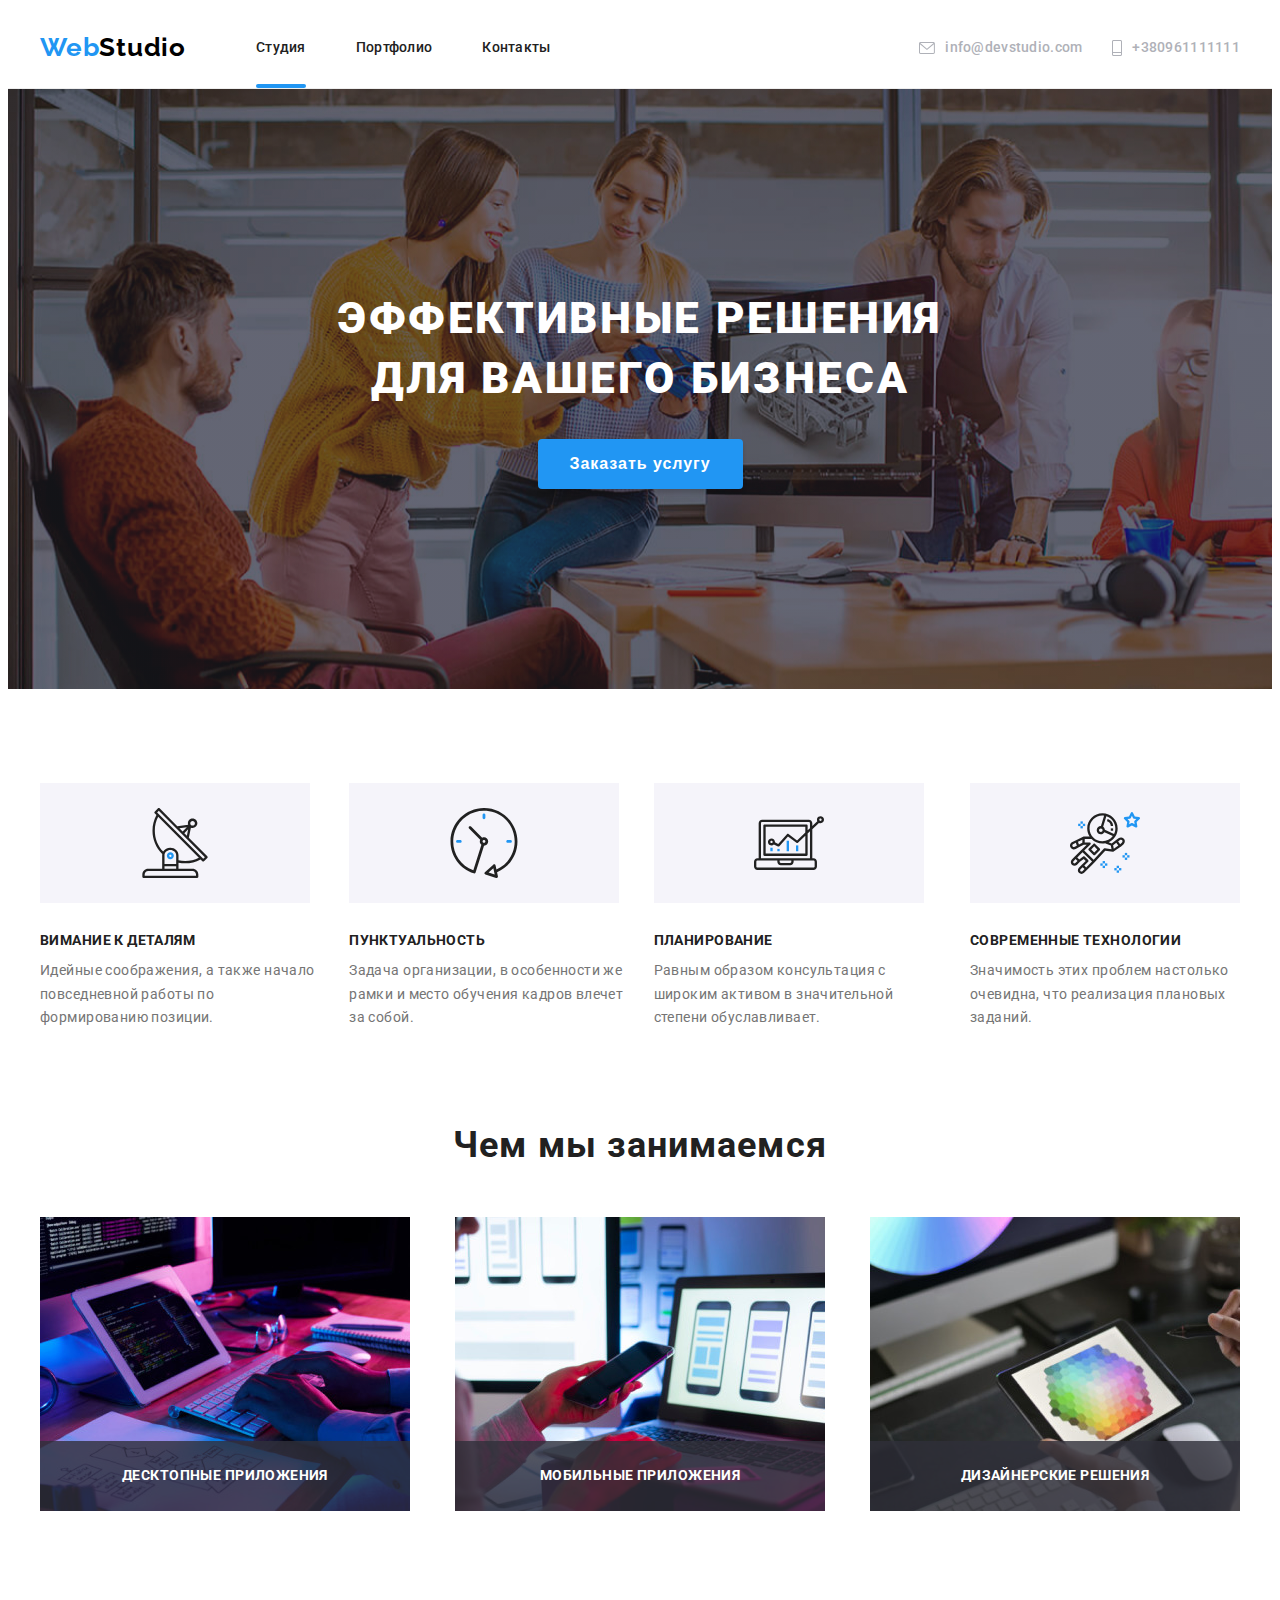
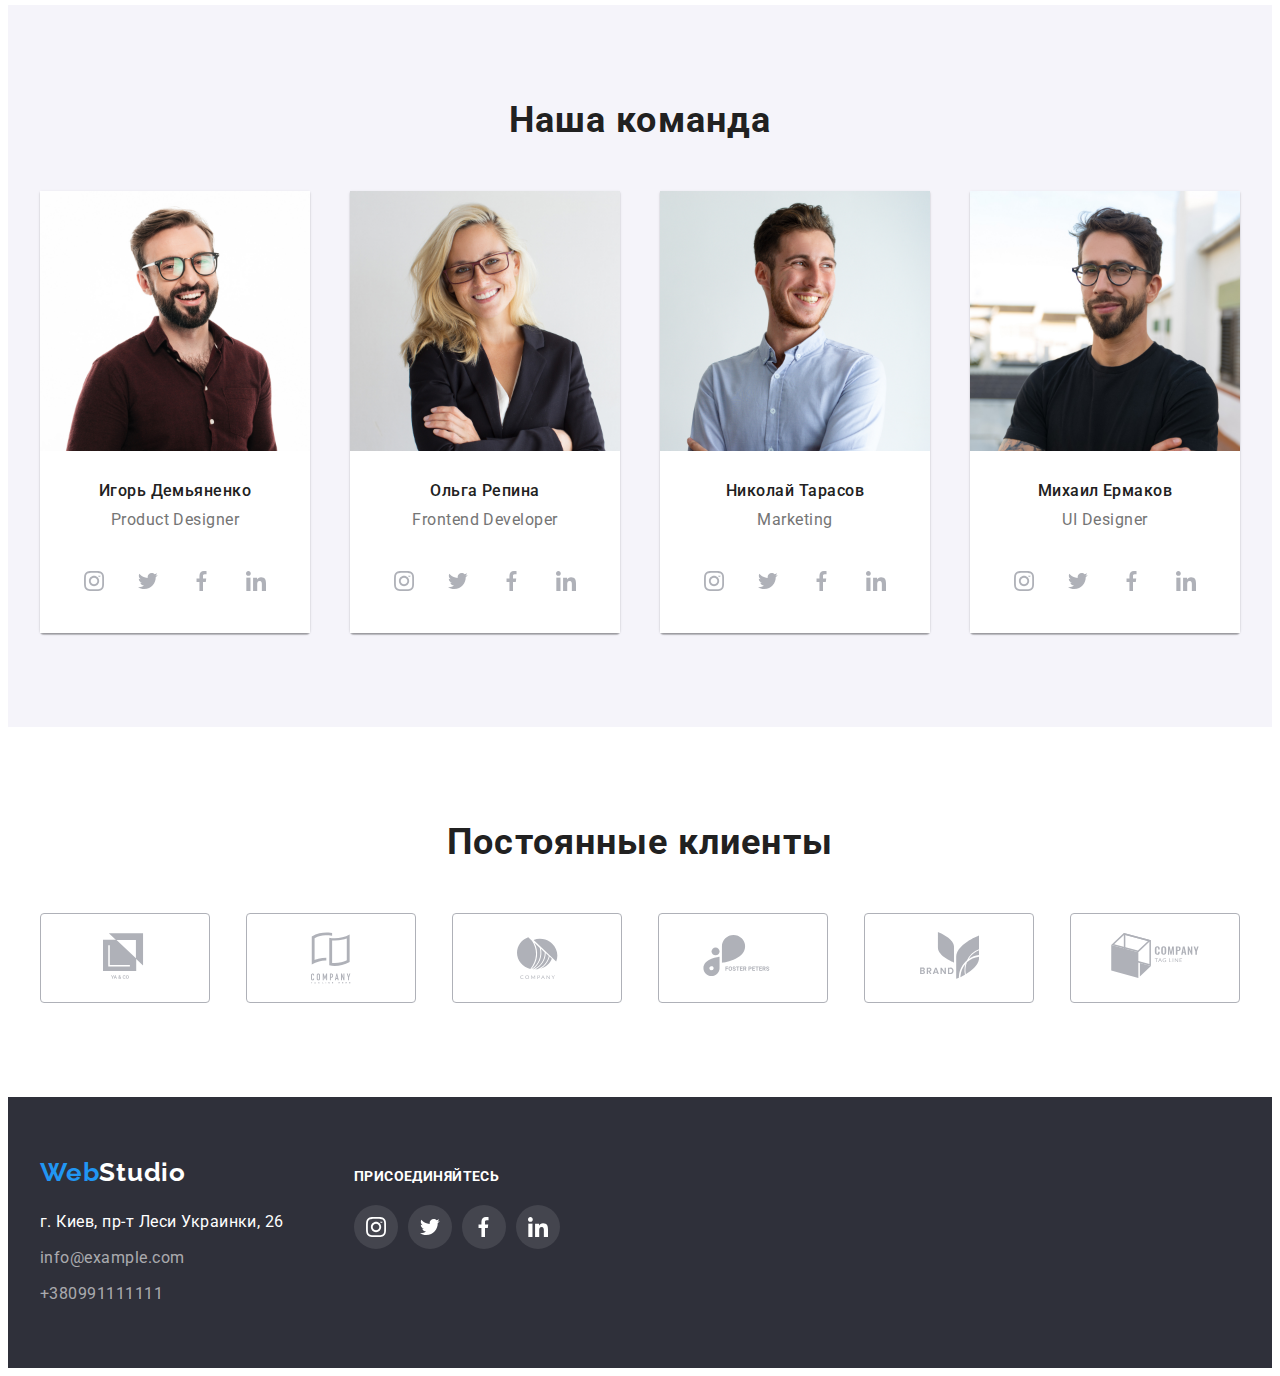
==== commit 6bdec3a9: "убрал лишнее" ====
--- a/index.html
+++ b/index.html
@@ -204,55 +204,31 @@
                 <p class="section4-subtitle">Product Designer</p>
                 <ul class="social-list list">
                   <li class="social-list-item">
-                    <a href="" class="social-list-link"
-                      ><div class="icons-thumb">
-                        <svg
-                          class="social-list-icon"
-                          width="20px"
-                          height="20px"
-                        >
-                          <use href="./images/sprite.svg#icon-instagram"></use>
-                        </svg>
-                      </div>
-                    </a>
-                  </li>
-                  <li class="social-list-item">
-                    <a href="" class="social-list-link"
-                      ><div class="icons-thumb">
-                        <svg
-                          class="social-list-icon"
-                          width="20px"
-                          height="20px"
-                        >
-                          <use href="./images/sprite.svg#icon-Vector6"></use>
-                        </svg>
-                      </div>
-                    </a>
-                  </li>
-                  <li class="social-list-item">
-                    <a href="" class="social-list-link"
-                      ><div class="icons-thumb">
-                        <svg
-                          class="social-list-icon"
-                          width="20px"
-                          height="20px"
-                        >
-                          <use href="./images/sprite.svg#icon-Vector7"></use>
-                        </svg>
-                      </div>
-                    </a>
-                  </li>
-                  <li class="social-list-item">
-                    <a href="" class="social-list-link"
-                      ><div class="icons-thumb">
-                        <svg
-                          class="social-list-icon"
-                          width="20px"
-                          height="20px"
-                        >
-                          <use href="./images/sprite.svg#icon-linkedin"></use>
-                        </svg>
-                      </div>
+                    <a href="" class="social-list-link">
+                      <svg class="social-list-icon" width="20px" height="20px">
+                        <use href="./images/sprite.svg#icon-instagram"></use>
+                      </svg>
+                    </a>
+                  </li>
+                  <li class="social-list-item">
+                    <a href="" class="social-list-link">
+                      <svg class="social-list-icon" width="20px" height="20px">
+                        <use href="./images/sprite.svg#icon-Vector6"></use>
+                      </svg>
+                    </a>
+                  </li>
+                  <li class="social-list-item">
+                    <a href="" class="social-list-link">
+                      <svg class="social-list-icon" width="20px" height="20px">
+                        <use href="./images/sprite.svg#icon-Vector7"></use>
+                      </svg>
+                    </a>
+                  </li>
+                  <li class="social-list-item">
+                    <a href="" class="social-list-link">
+                      <svg class="social-list-icon" width="20px" height="20px">
+                        <use href="./images/sprite.svg#icon-linkedin"></use>
+                      </svg>
                     </a>
                   </li>
                 </ul>
@@ -265,55 +241,31 @@
                 <p class="section4-subtitle">Frontend Developer</p>
                 <ul class="social-list list">
                   <li class="social-list-item">
-                    <a href="" class="social-list-link"
-                      ><div class="icons-thumb">
-                        <svg
-                          class="social-list-icon"
-                          width="20px"
-                          height="20px"
-                        >
-                          <use href="./images/sprite.svg#icon-instagram"></use>
-                        </svg>
-                      </div>
-                    </a>
-                  </li>
-                  <li class="social-list-item">
-                    <a href="" class="social-list-link"
-                      ><div class="icons-thumb">
-                        <svg
-                          class="social-list-icon"
-                          width="20px"
-                          height="20px"
-                        >
-                          <use href="./images/sprite.svg#icon-Vector6"></use>
-                        </svg>
-                      </div>
-                    </a>
-                  </li>
-                  <li class="social-list-item">
-                    <a href="" class="social-list-link"
-                      ><div class="icons-thumb">
-                        <svg
-                          class="social-list-icon"
-                          width="20px"
-                          height="20px"
-                        >
-                          <use href="./images/sprite.svg#icon-Vector7"></use>
-                        </svg>
-                      </div>
-                    </a>
-                  </li>
-                  <li class="social-list-item">
-                    <a href="" class="social-list-link"
-                      ><div class="icons-thumb">
-                        <svg
-                          class="social-list-icon"
-                          width="20px"
-                          height="20px"
-                        >
-                          <use href="./images/sprite.svg#icon-linkedin"></use>
-                        </svg>
-                      </div>
+                    <a href="" class="social-list-link">
+                      <svg class="social-list-icon" width="20px" height="20px">
+                        <use href="./images/sprite.svg#icon-instagram"></use>
+                      </svg>
+                    </a>
+                  </li>
+                  <li class="social-list-item">
+                    <a href="" class="social-list-link">
+                      <svg class="social-list-icon" width="20px" height="20px">
+                        <use href="./images/sprite.svg#icon-Vector6"></use>
+                      </svg>
+                    </a>
+                  </li>
+                  <li class="social-list-item">
+                    <a href="" class="social-list-link">
+                      <svg class="social-list-icon" width="20px" height="20px">
+                        <use href="./images/sprite.svg#icon-Vector7"></use>
+                      </svg>
+                    </a>
+                  </li>
+                  <li class="social-list-item">
+                    <a href="" class="social-list-link">
+                      <svg class="social-list-icon" width="20px" height="20px">
+                        <use href="./images/sprite.svg#icon-linkedin"></use>
+                      </svg>
                     </a>
                   </li>
                 </ul>
@@ -326,55 +278,31 @@
                 <p class="section4-subtitle">Marketing</p>
                 <ul class="social-list list">
                   <li class="social-list-item">
-                    <a href="" class="social-list-link"
-                      ><div class="icons-thumb">
-                        <svg
-                          class="social-list-icon"
-                          width="20px"
-                          height="20px"
-                        >
-                          <use href="./images/sprite.svg#icon-instagram"></use>
-                        </svg>
-                      </div>
-                    </a>
-                  </li>
-                  <li class="social-list-item">
-                    <a href="" class="social-list-link"
-                      ><div class="icons-thumb">
-                        <svg
-                          class="social-list-icon"
-                          width="20px"
-                          height="20px"
-                        >
-                          <use href="./images/sprite.svg#icon-Vector6"></use>
-                        </svg>
-                      </div>
-                    </a>
-                  </li>
-                  <li class="social-list-item">
-                    <a href="" class="social-list-link"
-                      ><div class="icons-thumb">
-                        <svg
-                          class="social-list-icon"
-                          width="20px"
-                          height="20px"
-                        >
-                          <use href="./images/sprite.svg#icon-Vector7"></use>
-                        </svg>
-                      </div>
-                    </a>
-                  </li>
-                  <li class="social-list-item">
-                    <a href="" class="social-list-link"
-                      ><div class="icons-thumb">
-                        <svg
-                          class="social-list-icon"
-                          width="20px"
-                          height="20px"
-                        >
-                          <use href="./images/sprite.svg#icon-linkedin"></use>
-                        </svg>
-                      </div>
+                    <a href="" class="social-list-link">
+                      <svg class="social-list-icon" width="20px" height="20px">
+                        <use href="./images/sprite.svg#icon-instagram"></use>
+                      </svg>
+                    </a>
+                  </li>
+                  <li class="social-list-item">
+                    <a href="" class="social-list-link">
+                      <svg class="social-list-icon" width="20px" height="20px">
+                        <use href="./images/sprite.svg#icon-Vector6"></use>
+                      </svg>
+                    </a>
+                  </li>
+                  <li class="social-list-item">
+                    <a href="" class="social-list-link">
+                      <svg class="social-list-icon" width="20px" height="20px">
+                        <use href="./images/sprite.svg#icon-Vector7"></use>
+                      </svg>
+                    </a>
+                  </li>
+                  <li class="social-list-item">
+                    <a href="" class="social-list-link">
+                      <svg class="social-list-icon" width="20px" height="20px">
+                        <use href="./images/sprite.svg#icon-linkedin"></use>
+                      </svg>
                     </a>
                   </li>
                 </ul>
@@ -387,55 +315,31 @@
                 <p class="section4-subtitle">UI Designer</p>
                 <ul class="social-list list">
                   <li class="social-list-item">
-                    <a href="" class="social-list-link"
-                      ><div class="icons-thumb">
-                        <svg
-                          class="social-list-icon"
-                          width="20px"
-                          height="20px"
-                        >
-                          <use href="./images/sprite.svg#icon-instagram"></use>
-                        </svg>
-                      </div>
-                    </a>
-                  </li>
-                  <li class="social-list-item">
-                    <a href="" class="social-list-link"
-                      ><div class="icons-thumb">
-                        <svg
-                          class="social-list-icon"
-                          width="20px"
-                          height="20px"
-                        >
-                          <use href="./images/sprite.svg#icon-Vector6"></use>
-                        </svg>
-                      </div>
-                    </a>
-                  </li>
-                  <li class="social-list-item">
-                    <a href="" class="social-list-link"
-                      ><div class="icons-thumb">
-                        <svg
-                          class="social-list-icon"
-                          width="20px"
-                          height="20px"
-                        >
-                          <use href="./images/sprite.svg#icon-Vector7"></use>
-                        </svg>
-                      </div>
-                    </a>
-                  </li>
-                  <li class="social-list-item">
-                    <a href="" class="social-list-link"
-                      ><div class="icons-thumb">
-                        <svg
-                          class="social-list-icon"
-                          width="20px"
-                          height="20px"
-                        >
-                          <use href="./images/sprite.svg#icon-linkedin"></use>
-                        </svg>
-                      </div>
+                    <a href="" class="social-list-link">
+                      <svg class="social-list-icon" width="20px" height="20px">
+                        <use href="./images/sprite.svg#icon-instagram"></use>
+                      </svg>
+                    </a>
+                  </li>
+                  <li class="social-list-item">
+                    <a href="" class="social-list-link">
+                      <svg class="social-list-icon" width="20px" height="20px">
+                        <use href="./images/sprite.svg#icon-Vector6"></use>
+                      </svg>
+                    </a>
+                  </li>
+                  <li class="social-list-item">
+                    <a href="" class="social-list-link">
+                      <svg class="social-list-icon" width="20px" height="20px">
+                        <use href="./images/sprite.svg#icon-Vector7"></use>
+                      </svg>
+                    </a>
+                  </li>
+                  <li class="social-list-item">
+                    <a href="" class="social-list-link">
+                      <svg class="social-list-icon" width="20px" height="20px">
+                        <use href="./images/sprite.svg#icon-linkedin"></use>
+                      </svg>
                     </a>
                   </li>
                 </ul>
@@ -451,34 +355,28 @@
           <ul class="partners-list list">
             <li class="partners-item">
               <a href="" class="partners-link">
-                <div class="partners-thumb">
-                  <svg
-                    class="partners-icon"
-                    width="44.27px"
-                    height="49.23px"
-                    fill="currentColour"
-                  >
-                    <use href="./images/sprite.svg#icon-logo1"></use>
-                  </svg>
-                </div>
-              </a>
-            </li>
-            <li class="partners-item">
-              <a href="" class="partners-link">
-                <div class="partners-thumb">
-                  <svg class="partners-icon" width="40px" height="52px">
-                    <use href="./images/sprite.svg#icon-logo2"></use>
-                  </svg>
-                </div>
-              </a>
-            </li>
-            <li class="partners-item">
-              <a href="" class="partners-link">
-                <div class="partners-thumb">
-                  <svg class="partners-icon" width="41" height="42.6px">
-                    <use href="./images/sprite.svg#icon-logo3"></use>
-                  </svg>
-                </div>
+                <svg
+                  class="partners-icon"
+                  width="44.27px"
+                  height="49.23px"
+                  fill="currentColour"
+                >
+                  <use href="./images/sprite.svg#icon-logo1"></use>
+                </svg>
+              </a>
+            </li>
+            <li class="partners-item">
+              <a href="" class="partners-link">
+                <svg class="partners-icon" width="40px" height="52px">
+                  <use href="./images/sprite.svg#icon-logo2"></use>
+                </svg>
+              </a>
+            </li>
+            <li class="partners-item">
+              <a href="" class="partners-link">
+                <svg class="partners-icon" width="41" height="42.6px">
+                  <use href="./images/sprite.svg#icon-logo3"></use>
+                </svg>
               </a>
             </li>
             <li class="partners-item">
@@ -549,36 +447,32 @@
           <p class="invitation">Присоединяйтесь</p>
           <ul class="icon-list list">
             <li class="icon-list-item">
-              <a href="" class="icon-item-link"
-                ><div class="icon-thumb">
-                  <svg class="footer-icons" width="20px" height="20px">
-                    <use href="./images/sprite.svg#icon-instagram"></use>
-                  </svg></div
-              ></a>
+              <a href="" class="icon-item-link">
+                <svg class="footer-icons" width="20px" height="20px">
+                  <use href="./images/sprite.svg#icon-instagram"></use>
+                </svg>
+              </a>
             </li>
             <li class="icon-list-item">
-              <a href="" class="icon-item-link"
-                ><div class="icon-thumb">
-                  <svg class="footer-icons" width="20px" height="20px">
-                    <use href="./images/sprite.svg#icon-Vector6"></use>
-                  </svg></div
-              ></a>
+              <a href="" class="icon-item-link">
+                <svg class="footer-icons" width="20px" height="20px">
+                  <use href="./images/sprite.svg#icon-Vector6"></use>
+                </svg>
+              </a>
             </li>
             <li class="icon-list-item">
-              <a href="" class="icon-item-link"
-                ><div class="icon-thumb">
-                  <svg class="footer-icons" width="20px" height="20px">
-                    <use href="./images/sprite.svg#icon-Vector7"></use>
-                  </svg></div
-              ></a>
+              <a href="" class="icon-item-link">
+                <svg class="footer-icons" width="20px" height="20px">
+                  <use href="./images/sprite.svg#icon-Vector7"></use>
+                </svg>
+              </a>
             </li>
             <li class="icon-list-item">
-              <a href="" class="icon-item-link"
-                ><div class="icon-thumb">
-                  <svg class="footer-icons" width="20px" height="20px">
-                    <use href="./images/sprite.svg#icon-linkedin"></use>
-                  </svg></div
-              ></a>
+              <a href="" class="icon-item-link">
+                <svg class="footer-icons" width="20px" height="20px">
+                  <use href="./images/sprite.svg#icon-linkedin"></use>
+                </svg>
+              </a>
             </li>
           </ul>
         </div>
--- a/css/style.css
+++ b/css/style.css
@@ -105,6 +105,7 @@
   position: relative;
   transition-duration: 250ms;
   transition-timing-function: cubic-bezier(0.4, 0, 0.2, 1);
+  border-radius: 2px;
 }
 .active-page-link:visited {
   color: var(--akcent-color);
@@ -189,6 +190,8 @@
 
 .active-page-link::after {
   opacity: 1;
+  border-radius: 2px;
+  height: 4px;
 }
 
 .navigation-link:hover,
@@ -211,9 +214,13 @@
   padding-top: 32px;
   padding-bottom: 32px;
   transition: color 250ms cubic-bezier(0.4, 0, 0.2, 1);
-  color: var(--second-colour);
+  color: var(--vectors);
+  fill: var(--vectors);
 }
 .header-icons {
+  transition: fill 250ms cubic-bezier(0.4, 0, 0.2, 1);
+}
+.header-icons-tel {
   transition: fill 250ms cubic-bezier(0.4, 0, 0.2, 1);
 }
 .contact-link:hover .header-icons,
@@ -222,8 +229,6 @@
 .contact-link:focus {
   color: var(--akcent-color);
   fill: var(--akcent-color);
-  transition: color 250ms cubic-bezier(0.4, 0, 0.2, 1);
-  transition-timing-function: cubic-bezier(0.4, 0, 0.2, 1);
 }
 
 .contact-list {
@@ -261,21 +266,6 @@
   padding-top: 94px;
 }
 
-.about-border-portfolio {
-  background-color: var(--first-colour);
-  padding-right: 24px;
-  padding-left: 24px;
-  padding-top: 20px;
-  padding-bottom: 20px;
-  text-align: left;
-  border: var(--fives-colour) 1px solid;
-}
-
-.about-list-portfolio {
-  display: flex;
-  justify-content: space-between;
-  flex-wrap: wrap;
-}
 .herro-title {
   font-weight: 900;
   font-size: 44px;
@@ -339,10 +329,16 @@
   box-shadow: 0px 3px 1px rgba(0, 0, 0, 0.1), 0px 1px 2px rgba(0, 0, 0, 0.08),
     0px 2px 2px rgba(0, 0, 0, 0.12);
 }
-/*.model-btn1:active {
-  box-shadow: none;
-}*/
-
+
+.teem-list-link-wraper {
+  display: block;
+  transition: box-shadow 250ms cubic-bezier(0.4, 0, 0.2, 1);
+}
+.teem-list-link-wraper:hover,
+.teem-list-link-wraper:focus {
+  box-shadow: 0px 1px 1px rgba(0, 0, 0, 0.12), 0px 4px 4px rgba(0, 0, 0, 0.06),
+    1px 4px 6px rgba(0, 0, 0, 0.16);
+}
 .herro-list {
   display: flex;
   margin-bottom: 56px;
@@ -368,7 +364,22 @@
   background-color: var(--vectorsbg);
   align-items: center;
 }
-
+.about-border-portfolio {
+  background-color: var(--first-colour);
+  padding-right: 24px;
+  padding-left: 24px;
+  padding-top: 20px;
+  padding-bottom: 20px;
+  text-align: left;
+  border: var(--fives-colour) 1px solid;
+}
+
+.about-list-portfolio {
+  display: flex;
+  flex-wrap: wrap;
+  margin-top: -30px;
+  margin-left: -30px;
+}
 .about-list {
   display: flex;
 }
@@ -412,8 +423,9 @@
 .about-link {
   transition-duration: 250ms;
   transition-timing-function: cubic-bezier(0.4, 0, 0.2, 1);
-  margin-bottom: 30px;
-  margin-right: -30px;
+  flex-basis: calc (100% / 3 -30px);
+  margin-top: 30px;
+  margin-left: 30px;
 }
 .about-link:hover {
   box-shadow: 0px 1px 1px rgba(0, 0, 0, 0.12), 0px 4px 4px rgba(0, 0, 0, 0.06),
@@ -423,9 +435,7 @@
   box-shadow: 0px 1px 1px rgba(0, 0, 0, 0.12), 0px 4px 4px rgba(0, 0, 0, 0.06),
     1px 4px 6px rgba(0, 0, 0, 0.16);
 }
-.about-link:nth-last-child(-n + 3) {
-  margin-bottom: 0;
-}
+
 /*==========Section3==========*/
 .about {
   padding-top: 94px;
@@ -529,16 +539,13 @@
   height: 44px;
   border-radius: 50%;
   background-color: var(--first-colour);
-}
-.icons-thumb {
-  display: flex;
-  height: 44px;
-  width: 44px;
-  justify-content: center;
-  align-items: center;
-  border-radius: 50%;
-}
-
+  transition: background-color 250ms cubic-bezier(0.4, 0, 0.2, 1);
+}
+
+.social-list-item {
+  display: flex;
+  justify-content: space-between;
+}
 .social-list {
   display: flex;
   justify-content: space-between;
@@ -546,14 +553,14 @@
 .social-list-icon {
   fill: var(--vectors);
 }
-.social-list-link:focus .icons-thumb,
-.social-list-link:hover .icons-thumb,
-.social-list-link:focus .social-list-icon,
-.social-list-link:hover .social-list-icon {
+.social-list-link:focus,
+.social-list-link:hover {
   fill: var(--first-colour);
   background-color: var(--akcent-color);
-  transition-duration: 250ms;
-  transition-timing-function: cubic-bezier(0.4, 0, 0.2, 1);
+}
+.social-list-icon:hover,
+.social-list-icon:focus {
+  fill: var(--first-colour);
 }
 /*==========components=======*/
 .logo-light-teme {
@@ -568,28 +575,31 @@
   padding-bottom: 94px;
 }
 .partners-icon {
+  transition-duration: 250ms;
+  transition-timing-function: cubic-bezier(0.4, 0, 0.2, 1);
+}
+.partners-link {
+  transition-duration: 250ms;
+  transition-timing-function: cubic-bezier(0.4, 0, 0.2, 1);
+  box-sizing: border-box;
+  display: flex;
   fill: var(--vectors);
-}
-.partners-link {
-  transition-duration: 2350ms;
-  transition-timing-function: cubic-bezier(0.4, 0, 0.2, 1);
-
-  box-sizing: border-box;
-
-  display: flex;
-  align-items: center;
-  justify-content: center;
-  fill: var(--vectors);
-}
-.partners-thumb {
   width: 170px;
   height: 90px;
   border: 1px solid var(--vectors);
   border-radius: 4px;
-  display: flex;
   justify-content: center;
   align-items: center;
 }
+/*.partners-thumb {
+  width: 170px;
+  height: 90px;
+  border: 1px solid var(--vectors);
+  border-radius: 4px;
+  display: flex;
+  justify-content: center;
+  align-items: center;
+}*/
 
 .partners-list {
   display: flex;
@@ -600,7 +610,7 @@
   transition-duration: 250ms;
   transition-timing-function: cubic-bezier(0.4, 0, 0.2, 1);
 }
-.partners-link:hover .partners-thumb {
+.partners-link:hover {
   border: 1px solid var(--akcent-color);
   transition-duration: 250ms;
   transition-timing-function: cubic-bezier(0.4, 0, 0.2, 1);
@@ -754,11 +764,7 @@
 .teem-list-link-wraper:focus .overlay {
   transform: translateY(0%);
 }
-.teem-list-link-wraper:hover,
-.teem-list-link-wraper:focus {
-  box-shadow: 0px 1px 1px rgba(0, 0, 0, 0.12), 0px 4px 4px rgba(0, 0, 0, 0.06),
-    1px 4px 6px rgba(0, 0, 0, 0.16);
-}
+
 .backdrop {
   position: fixed;
   top: 0;
@@ -792,11 +798,3 @@
   visibility: hidden;
   pointer-events: none;
 }
-.about-list-portfolio:focus {
-  box-shadow: 0px 1px 1px rgba(0, 0, 0, 0.12), 0px 4px 4px rgba(0, 0, 0, 0.06),
-    1px 4px 6px rgba(0, 0, 0, 0.16);
-}
-.teem-list-content-wraper:focus {
-  box-shadow: 0px 1px 1px rgba(0, 0, 0, 0.12), 0px 4px 4px rgba(0, 0, 0, 0.06),
-    1px 4px 6px rgba(0, 0, 0, 0.16);
-}
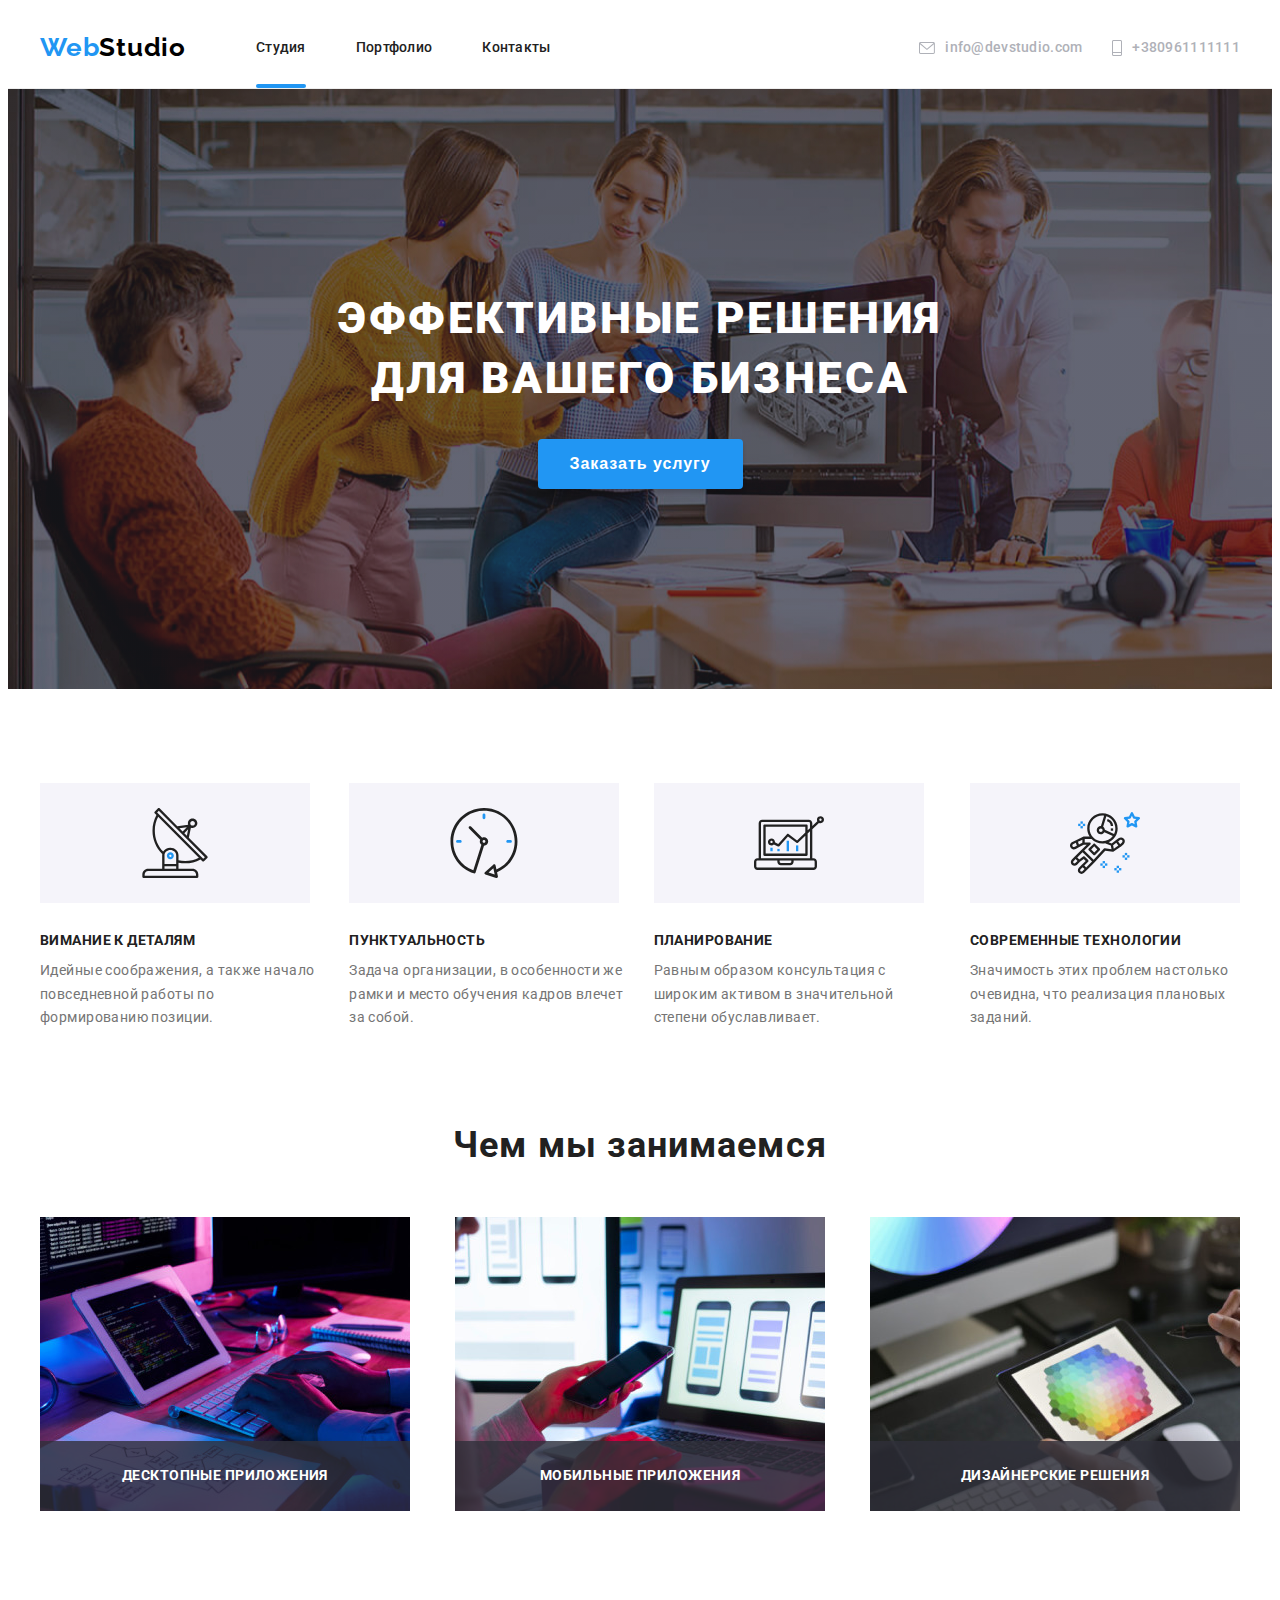
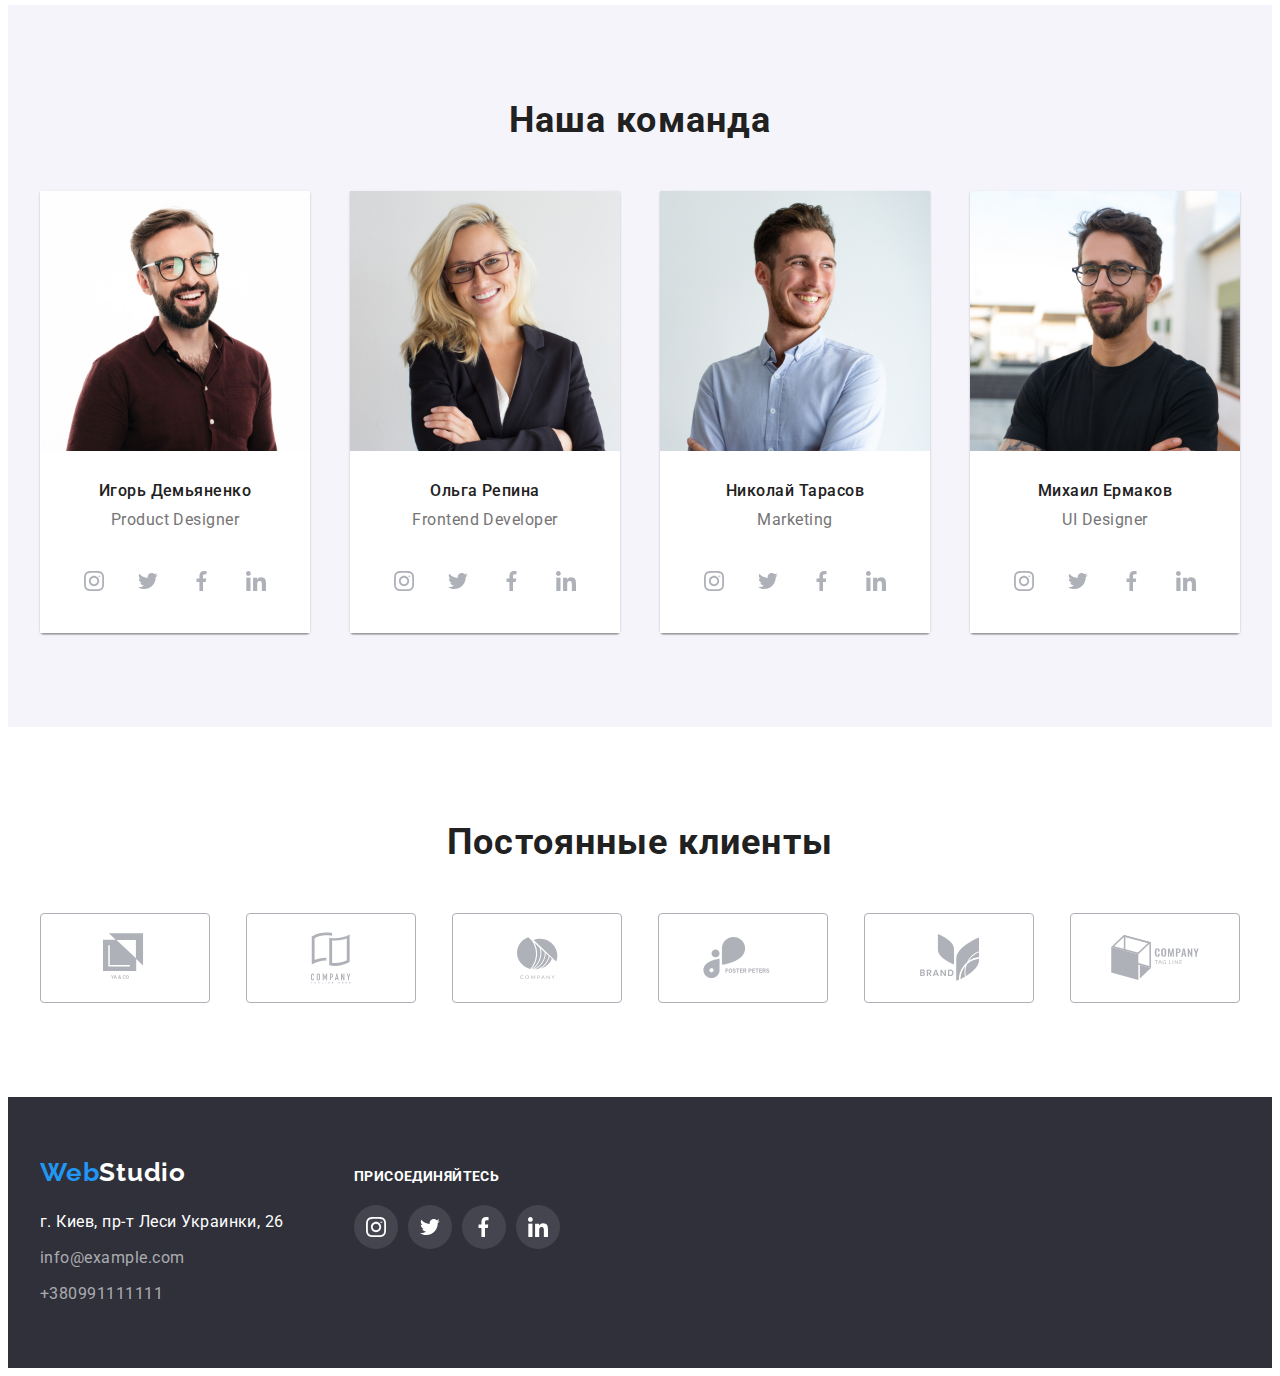
==== commit 900d8b25: "модельное окно доделал" ====
--- a/index.html
+++ b/index.html
@@ -381,29 +381,23 @@
             </li>
             <li class="partners-item">
               <a href="" class="partners-link">
-                <div class="partners-thumb">
-                  <svg class="partners-icon" width="79.66px" height="42.02px">
-                    <use href="./images/sprite.svg#icon-logo4"></use>
-                  </svg>
-                </div>
-              </a>
-            </li>
-            <li class="partners-item">
-              <a href="" class="partners-link">
-                <div class="partners-thumb">
-                  <svg class="partners-icon" width="59px" height="47px">
-                    <use href="./images/sprite.svg#icon-logo5"></use>
-                  </svg>
-                </div>
-              </a>
-            </li>
-            <li class="partners-item">
-              <a href="" class="partners-link">
-                <div class="partners-thumb">
-                  <svg class="partners-icon" width="88.5px" height="45.44px">
-                    <use href="./images/sprite.svg#icon-logo6"></use>
-                  </svg>
-                </div>
+                <svg class="partners-icon" width="79.66px" height="42.02px">
+                  <use href="./images/sprite.svg#icon-logo4"></use>
+                </svg>
+              </a>
+            </li>
+            <li class="partners-item">
+              <a href="" class="partners-link">
+                <svg class="partners-icon" width="59px" height="47px">
+                  <use href="./images/sprite.svg#icon-logo5"></use>
+                </svg>
+              </a>
+            </li>
+            <li class="partners-item">
+              <a href="" class="partners-link">
+                <svg class="partners-icon" width="88.5px" height="45.44px">
+                  <use href="./images/sprite.svg#icon-logo6"></use>
+                </svg>
               </a>
             </li>
           </ul>
--- a/css/style.css
+++ b/css/style.css
@@ -479,7 +479,6 @@
   padding-top: 47px;
 }
 .section3-item {
-  /* margin-right: 30px;*/
   position: relative;
 }
 
@@ -540,6 +539,7 @@
   border-radius: 50%;
   background-color: var(--first-colour);
   transition: background-color 250ms cubic-bezier(0.4, 0, 0.2, 1);
+  fill: var(--vectors);
 }
 
 .social-list-item {
@@ -549,18 +549,11 @@
 .social-list {
   display: flex;
   justify-content: space-between;
-}
-.social-list-icon {
-  fill: var(--vectors);
 }
 .social-list-link:focus,
 .social-list-link:hover {
   fill: var(--first-colour);
   background-color: var(--akcent-color);
-}
-.social-list-icon:hover,
-.social-list-icon:focus {
-  fill: var(--first-colour);
 }
 /*==========components=======*/
 .logo-light-teme {
@@ -591,15 +584,6 @@
   justify-content: center;
   align-items: center;
 }
-/*.partners-thumb {
-  width: 170px;
-  height: 90px;
-  border: 1px solid var(--vectors);
-  border-radius: 4px;
-  display: flex;
-  justify-content: center;
-  align-items: center;
-}*/
 
 .partners-list {
   display: flex;
@@ -771,7 +755,7 @@
   left: 0;
   width: 100vw;
   height: 100vh;
-  transition: all 250ms linear;
+  transition: visibility 250ms linear, opacity 250ms linear;
 }
 .modal {
   position: absolute;
